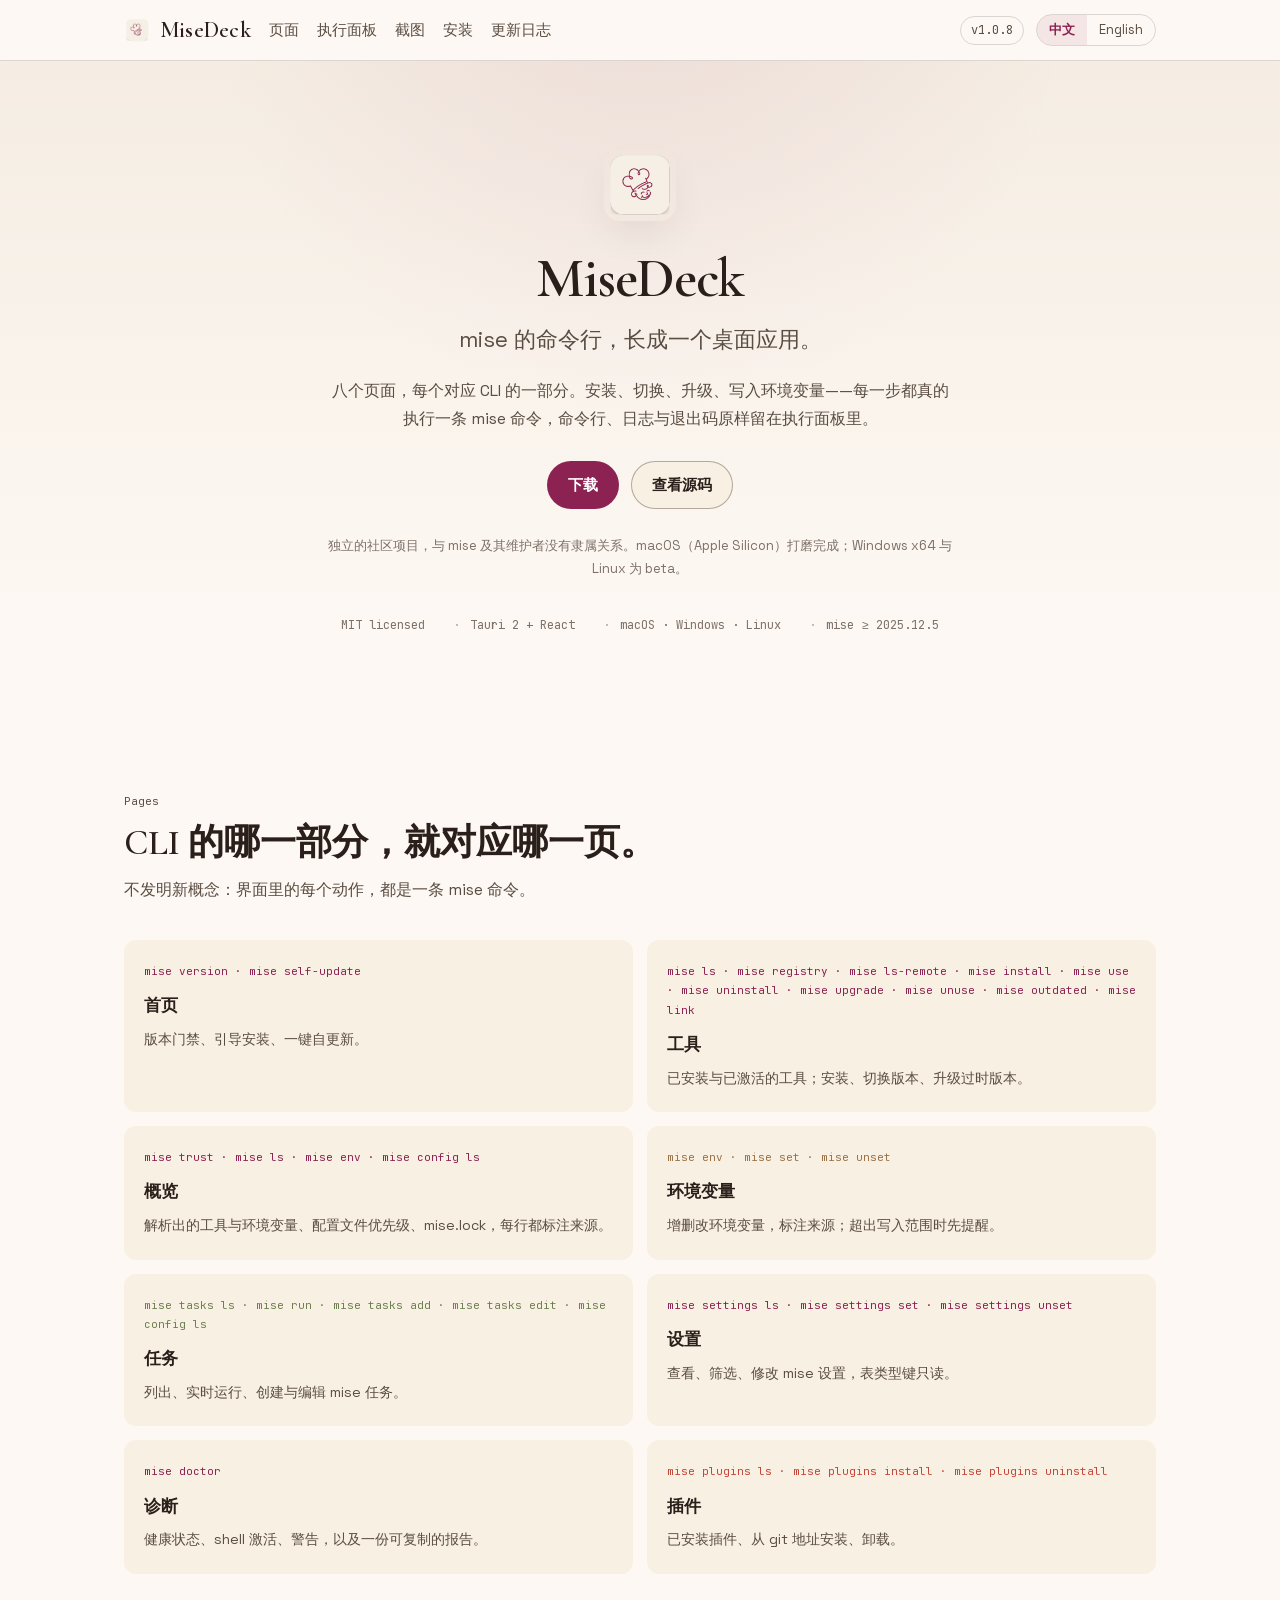
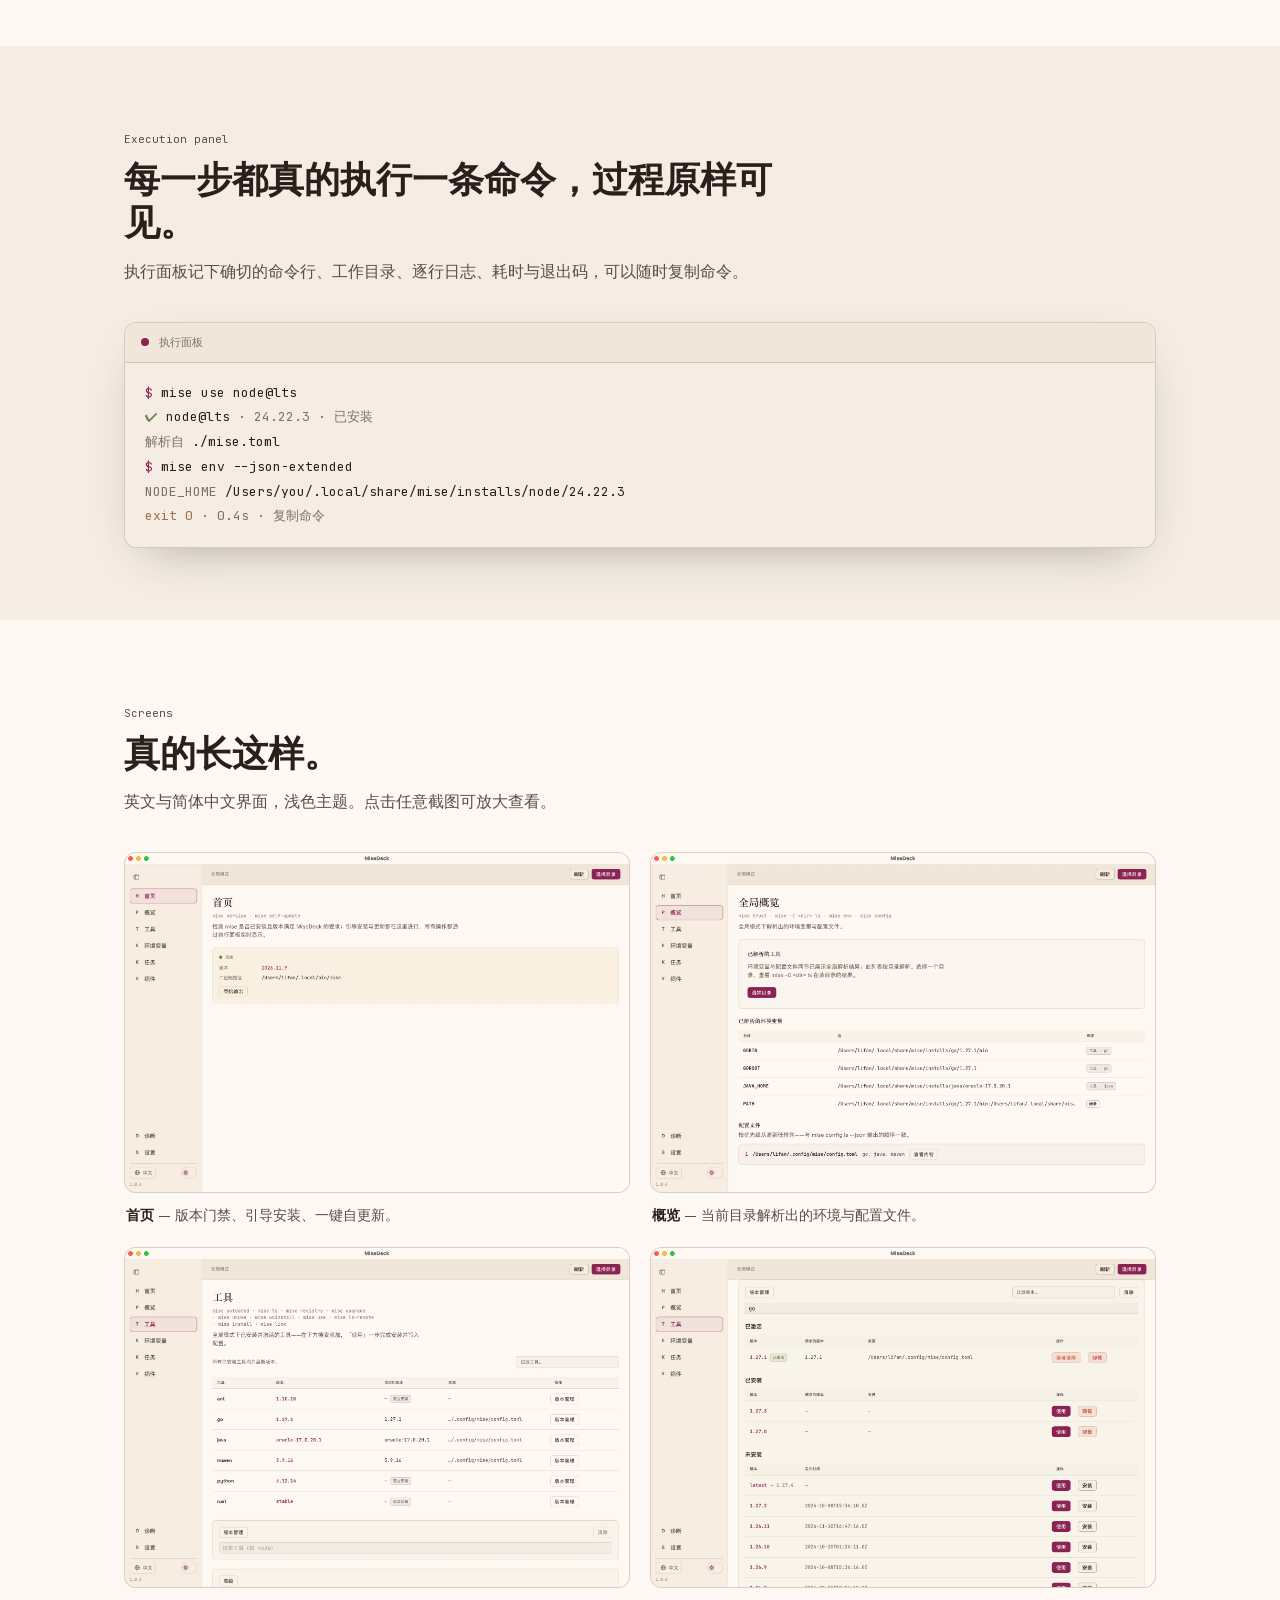
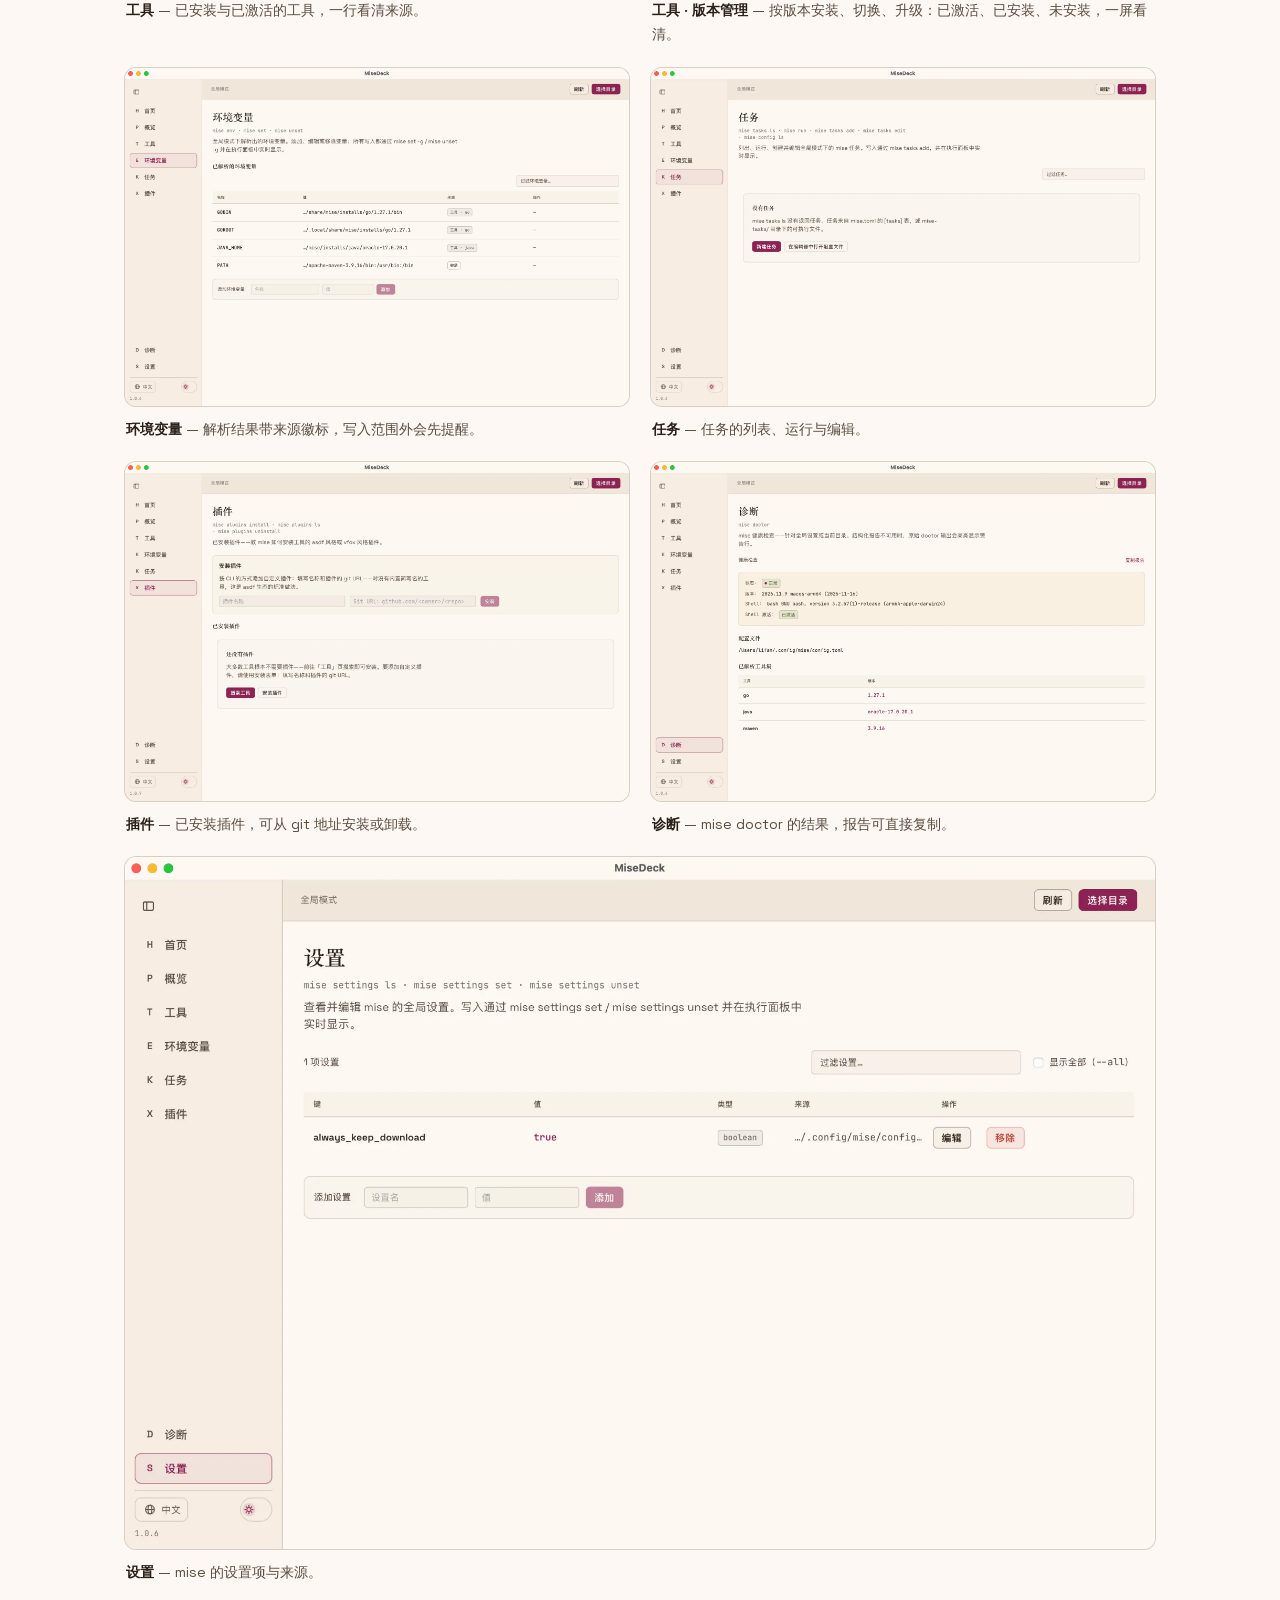
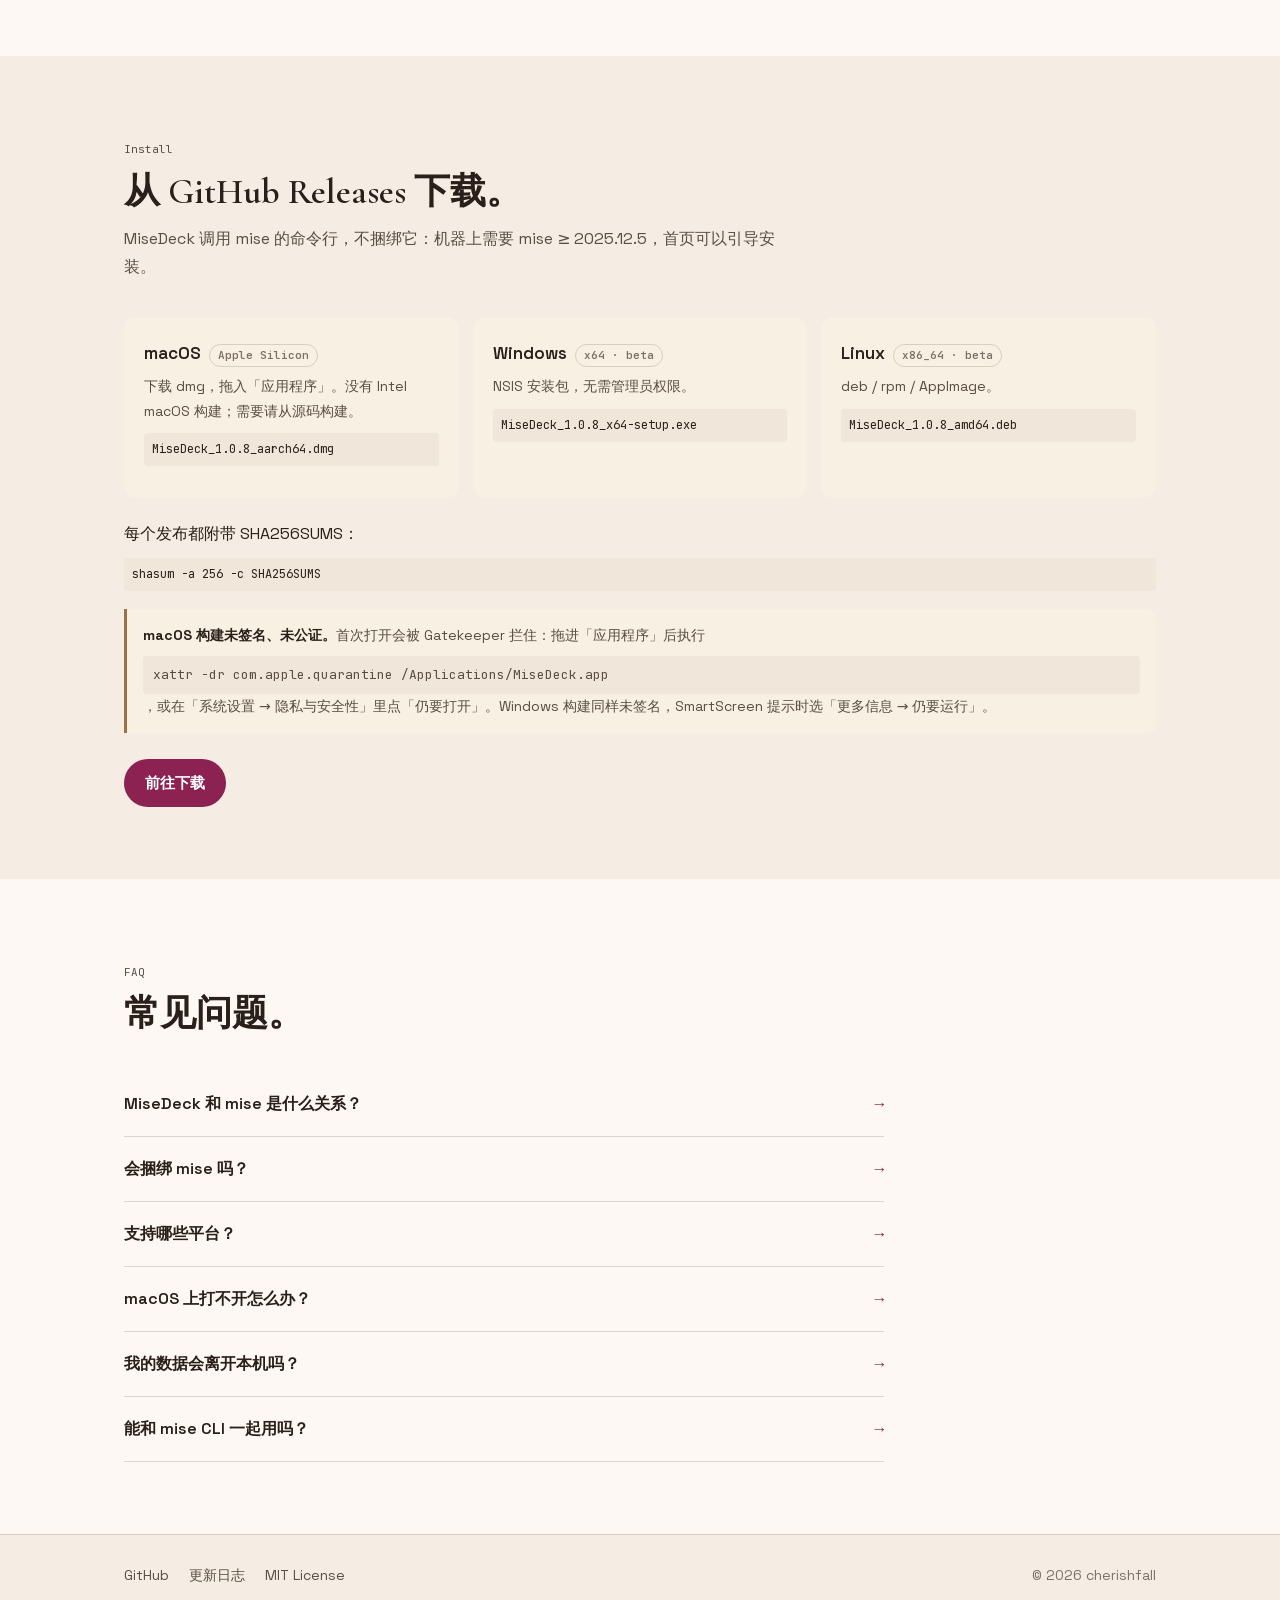
==== mise-deck/index.html @ e567d904 "chore(mise-deck): 站点路径前缀 misedeck/ → mise-deck/ —— 目录更名，canonical/og 与门户链接同步，生成器重跑；旧路径留双语重定向桩" ====
<!doctype html>
<html
  lang="zh-CN"
  data-title-zh="MiseDeck · mise 的桌面图形客户端"
  data-title-en="MiseDeck · A desktop GUI for mise"
  data-desc-zh="MiseDeck 是 mise 的桌面 GUI：每个页面对应 CLI 的一部分，每次写入都真实执行一条 mise 命令，命令行、日志与退出码原样留在执行面板里。独立的社区项目。"
  data-desc-en="MiseDeck is a desktop GUI for mise: each page mirrors a part of the CLI, and every write runs a real mise command, shown verbatim — command, logs, exit code. An independent community project."
>
  <head>
    <meta charset="utf-8" />
    <meta name="viewport" content="width=device-width, initial-scale=1" />
    <title>MiseDeck · mise 的桌面图形客户端</title>
    <meta name="description" content="MiseDeck 是 mise 的桌面 GUI：每个页面对应 CLI 的一部分，每次写入都真实执行一条 mise 命令，命令行、日志与退出码原样留在执行面板里。独立的社区项目。" />
    <meta property="og:type" content="website" />
    <meta property="og:title" content="MiseDeck · mise 的桌面图形客户端" />
    <meta
      property="og:description"
      content="MiseDeck 是 mise 的桌面 GUI：每个页面对应 CLI 的一部分，每次写入都真实执行一条 mise 命令。"
    />
    <meta property="og:image" content="https://cherishfall.github.io/mise-deck/screens/en/tools.webp" />
    <meta property="og:image:width" content="1920" />
    <meta property="og:image:height" content="1289" />
    <link rel="canonical" href="https://cherishfall.github.io/mise-deck/" />
    <link rel="stylesheet" href="site.css" />
    <link rel="icon" type="image/png" sizes="256x256" href="icon.png" />
    <link rel="apple-touch-icon" href="icon.png" />
    <script>
      /* 语言偏好在首次绘制前应用，避免英文用户看到中文闪一下（JS 关闭时保持默认中文）。 */
      (function () {
        "use strict";
        try {
          if (localStorage.getItem("misedeck-lang") === "en") {
            document.documentElement.classList.add("lang-en");
            document.documentElement.lang = "en";
          }
        } catch (e) {}
      })();
    </script>
  </head>
  <body>
    <a class="skip-link" href="#main"><span lang="zh-CN">跳到正文</span><span lang="en">Skip to content</span></a>

    <header class="site-head">
      <div class="container inner">
        <a class="brand" href="./">
          <img src="icon.png" alt="" width="26" height="26" />
          MiseDeck
        </a>
        <nav aria-label="主导航" data-aria-zh="主导航" data-aria-en="Main navigation">
          <ul class="site-nav">
            <li><a href="#features"><span lang="zh-CN">页面</span><span lang="en">Pages</span></a></li>
            <li><a href="#panel"><span lang="zh-CN">执行面板</span><span lang="en">Execution panel</span></a></li>
            <li><a href="#screens"><span lang="zh-CN">截图</span><span lang="en">Screens</span></a></li>
            <li><a href="#install"><span lang="zh-CN">安装</span><span lang="en">Install</span></a></li>
            <li><a href="changelog.html"><span lang="zh-CN">更新日志</span><span lang="en">Changelog</span></a></li>
          </ul>
        </nav>
        <div class="head-right">
          <a class="ver-chip" href="https://github.com/cherishfall/mise-deck/releases/tag/v1.0.8">v1.0.8</a>
          <div class="lang-group" id="lang-group" role="group" aria-label="界面语言">
            <button type="button" id="lang-zh" aria-pressed="true">中文</button>
            <button type="button" id="lang-en" aria-pressed="false">English</button>
          </div>
        </div>
      </div>
    </header>

    <main id="main">
      <!-- ------------------------------------------------------------ hero -->
      <section class="hero">
        <div class="container">
          <img class="app-icon" src="icon.png" alt="" width="72" height="72" />
          <h1>MiseDeck</h1>
          <p class="slogan">
            <span lang="zh-CN">mise 的命令行，长成一个桌面应用。</span>
            <span lang="en">The mise CLI, as a desktop app.</span>
          </p>
          <p class="lede">
            <span lang="zh-CN">八个页面，每个对应 CLI 的一部分。安装、切换、升级、写入环境变量——每一步都真的执行一条 mise 命令，命令行、日志与退出码原样留在执行面板里。</span>
            <span lang="en">Eight pages, each one a part of the CLI. Install, switch, upgrade, write an env var — every step runs a real mise command, and the panel keeps the argv, the logs, and the exit code exactly as they were.</span>
          </p>
          <div class="cta">
            <a class="btn btn-primary" href="https://github.com/cherishfall/mise-deck/releases/latest">
              <span lang="zh-CN">下载</span><span lang="en">Download</span>
            </a>
            <a class="btn btn-secondary" href="https://github.com/cherishfall/mise-deck">
              <span lang="zh-CN">查看源码</span><span lang="en">View the source</span>
            </a>
          </div>
          <p class="trust">
            <span lang="zh-CN">独立的社区项目，与 mise 及其维护者没有隶属关系。macOS（Apple Silicon）打磨完成；Windows x64 与 Linux 为 beta。</span>
            <span lang="en">An independent community project, not affiliated with mise or its maintainer. macOS on Apple Silicon is polished; Windows x64 and Linux are beta.</span>
          </p>
          <div class="facts">
            <span>MIT licensed</span>
            <span>Tauri 2 + React</span>
            <span>macOS · Windows · Linux</span>
            <span>mise &ge; 2025.12.5</span>
          </div>
        </div>
      </section>

      <!-- --------------------------------------------------------- features -->
      <section class="section" id="features">
        <div class="container">
          <div class="section-head">
            <p class="eyebrow">Pages</p>
            <h2>
              <span lang="zh-CN">CLI 的哪一部分，就对应哪一页。</span>
              <span lang="en">Each page is one part of the CLI.</span>
            </h2>
            <p>
              <span lang="zh-CN">不发明新概念：界面里的每个动作，都是一条 mise 命令。</span>
              <span lang="en">No invented concepts: every action in the UI is a mise command.</span>
            </p>
          </div>
          <div class="grid">
            <article class="card">
              <span class="cmd">mise version · mise self-update</span>
              <h3><span lang="zh-CN">首页</span><span lang="en">Home</span></h3>
              <p>
                <span lang="zh-CN">版本门禁、引导安装、一键自更新。</span>
                <span lang="en">Version gate, guided install, one-click self-update.</span>
              </p>
            </article>
            <article class="card" data-accent="tools">
              <span class="cmd">mise ls · mise registry · mise ls-remote · mise install · mise use · mise uninstall · mise upgrade · mise unuse · mise outdated · mise link</span>
              <h3><span lang="zh-CN">工具</span><span lang="en">Tools</span></h3>
              <p>
                <span lang="zh-CN">已安装与已激活的工具；安装、切换版本、升级过时版本。</span>
                <span lang="en">Installed and active tools; install, switch versions, upgrade outdated ones.</span>
              </p>
            </article>
            <article class="card">
              <span class="cmd">mise trust · mise ls · mise env · mise config ls</span>
              <h3><span lang="zh-CN">概览</span><span lang="en">Overview</span></h3>
              <p>
                <span lang="zh-CN">解析出的工具与环境变量、配置文件优先级、mise.lock，每行都标注来源。</span>
                <span lang="en">Resolved tools and env vars, config files in precedence order, mise.lock — every row labeled with its source.</span>
              </p>
            </article>
            <article class="card" data-accent="env">
              <span class="cmd">mise env · mise set · mise unset</span>
              <h3><span lang="zh-CN">环境变量</span><span lang="en">Env</span></h3>
              <p>
                <span lang="zh-CN">增删改环境变量，标注来源；超出写入范围时先提醒。</span>
                <span lang="en">Add, edit, and unset variables with source badges; warns when a var sits outside the write scope.</span>
              </p>
            </article>
            <article class="card" data-accent="tasks">
              <span class="cmd">mise tasks ls · mise run · mise tasks add · mise tasks edit · mise config ls</span>
              <h3><span lang="zh-CN">任务</span><span lang="en">Tasks</span></h3>
              <p>
                <span lang="zh-CN">列出、实时运行、创建与编辑 mise 任务。</span>
                <span lang="en">List, run with live output, create, and edit mise tasks.</span>
              </p>
            </article>
            <article class="card">
              <span class="cmd">mise settings ls · mise settings set · mise settings unset</span>
              <h3><span lang="zh-CN">设置</span><span lang="en">Settings</span></h3>
              <p>
                <span lang="zh-CN">查看、筛选、修改 mise 设置，表类型键只读。</span>
                <span lang="en">View, filter, and edit mise settings; table-typed keys are read-only.</span>
              </p>
            </article>
            <article class="card">
              <span class="cmd">mise doctor</span>
              <h3><span lang="zh-CN">诊断</span><span lang="en">Doctor</span></h3>
              <p>
                <span lang="zh-CN">健康状态、shell 激活、警告，以及一份可复制的报告。</span>
                <span lang="en">Health, shell activation, warnings, and a report you can copy into a bug.</span>
              </p>
            </article>
            <article class="card" data-accent="plugins">
              <span class="cmd">mise plugins ls · mise plugins install · mise plugins uninstall</span>
              <h3><span lang="zh-CN">插件</span><span lang="en">Plugins</span></h3>
              <p>
                <span lang="zh-CN">已安装插件、从 git 地址安装、卸载。</span>
                <span lang="en">Installed plugins, install from a git URL, uninstall.</span>
              </p>
            </article>
          </div>
        </div>
      </section>

      <!-- ----------------------------------------------------- exec panel -->
      <section class="section band" id="panel">
        <div class="container">
          <div class="section-head">
            <p class="eyebrow">Execution panel</p>
            <h2>
              <span lang="zh-CN">每一步都真的执行一条命令，过程原样可见。</span>
              <span lang="en">Every action really runs a command, and you watch it happen.</span>
            </h2>
            <p>
              <span lang="zh-CN">执行面板记下确切的命令行、工作目录、逐行日志、耗时与退出码，可以随时复制命令。</span>
              <span lang="en">The panel keeps the exact argv, the working directory, the streamed logs, the duration, and the exit code — copy the command whenever you need it.</span>
            </p>
          </div>
          <div class="terminal">
            <div class="terminal-bar">
              <span lang="zh-CN">执行面板</span><span lang="en">Execution panel</span>
            </div>
            <div class="terminal-lines">
              <div><span class="prompt">$</span> <span class="cmd">mise use node@lts</span></div>
              <div><span class="ok">✔</span> <span class="cmd">node@lts</span> <span class="dim"><span lang="zh-CN">· 24.22.3 · 已安装</span><span lang="en">· 24.22.3 · installed</span></span></div>
              <div><span class="dim"><span lang="zh-CN">解析自</span><span lang="en">Resolved from</span></span> <span class="cmd">./mise.toml</span></div>
              <div><span class="prompt">$</span> <span class="cmd">mise env --json-extended</span></div>
              <div><span class="dim">NODE_HOME</span> <span class="cmd">/Users/you/.local/share/mise/installs/node/24.22.3</span></div>
              <div><span class="warn">exit 0</span> <span class="dim"><span lang="zh-CN">· 0.4s · 复制命令</span><span lang="en">· 0.4s · copy command</span></span></div>
            </div>
          </div>
        </div>
      </section>

      <!-- --------------------------------------------------------- screens -->
      <section class="section" id="screens">
        <div class="container">
          <div class="section-head">
            <p class="eyebrow">Screens</p>
            <h2>
              <span lang="zh-CN">真的长这样。</span>
              <span lang="en">This is what it actually looks like.</span>
            </h2>
            <p>
              <span lang="zh-CN">英文与简体中文界面，浅色主题。点击任意截图可放大查看。</span>
              <span lang="en">English and Simplified Chinese, light theme. Click a screenshot to view it full size.</span>
            </p>
          </div>
          <div class="shot-grid">
            <figure class="shot">
              <button class="shot-frame" type="button" data-shot>
                <img
                  src="screens/zh/home.webp"
                  data-src-en="screens/en/home.webp"
                  data-src-zh="screens/zh/home.webp"
                  data-alt-en="The Home page: the mise version gate, a guided install when mise is missing, and the update check."
                  data-alt-zh="首页：mise 的版本门禁，mise 缺失时的引导安装，以及更新检查。"
                  alt="The Home page: the mise version gate, a guided install when mise is missing, and the update check."
                  width="1920"
                  height="1289"
                                    decoding="async"
                />
              </button>
              <figcaption>
                <span class="name"><span lang="zh-CN">首页</span><span lang="en">Home</span></span>
                <span lang="zh-CN">— 版本门禁、引导安装、一键自更新。</span>
                <span lang="en">— the version gate, a guided install, one-click self-update.</span>
              </figcaption>
            </figure>
            <figure class="shot">
              <button class="shot-frame" type="button" data-shot>
                <img
                  src="screens/zh/overview.webp"
                  data-src-en="screens/en/overview.webp"
                  data-src-zh="screens/zh/overview.webp"
                  data-alt-en="The Overview page: resolved tools and env vars, config files in precedence order, and the lockfile."
                  data-alt-zh="概览页：解析出的工具与环境变量、按优先级排列的配置文件，以及锁文件。"
                  alt="The Overview page: resolved tools and env vars, config files in precedence order, and the lockfile."
                  width="1920"
                  height="1289"
                   loading="lazy"
                  decoding="async"
                />
              </button>
              <figcaption>
                <span class="name"><span lang="zh-CN">概览</span><span lang="en">Overview</span></span>
                <span lang="zh-CN">— 当前目录解析出的环境与配置文件。</span>
                <span lang="en">— what the current directory resolves to.</span>
              </figcaption>
            </figure>
            <figure class="shot">
              <button class="shot-frame" type="button" data-shot>
                <img
                  src="screens/zh/tools.webp"
                  data-src-en="screens/en/tools.webp"
                  data-src-zh="screens/zh/tools.webp"
                  data-alt-en="The Tools page: installed tools with versions, requested versions, sources, and a Manage versions action."
                  data-alt-zh="工具页：已安装的工具、版本、请求的版本与来源，以及「版本管理」入口。"
                  alt="The Tools page: installed tools with versions, requested versions, sources, and a Manage versions action."
                  width="1920"
                  height="1289"
                   loading="lazy"
                  decoding="async"
                />
              </button>
              <figcaption>
                <span class="name"><span lang="zh-CN">工具</span><span lang="en">Tools</span></span>
                <span lang="zh-CN">— 已安装与已激活的工具，一行看清来源。</span>
                <span lang="en">— installed and active tools, each row with its source.</span>
              </figcaption>
            </figure>
            <figure class="shot">
              <button class="shot-frame" type="button" data-shot>
                <img
                  src="screens/zh/tools-versions.webp"
                  data-src-en="screens/en/tools-versions.webp"
                  data-src-zh="screens/zh/tools-versions.webp"
                  data-alt-en="The Tools page's version-management view for one tool: its active, installed, and not-installed versions, each row with its actions."
                  data-alt-zh="工具页的版本管理视图：一个工具的已激活、已安装与未安装版本，每行带操作。"
                  alt="The Tools page's version-management view for one tool: its active, installed, and not-installed versions, each row with its actions."
                  width="1920"
                  height="1289"
                   loading="lazy"
                  decoding="async"
                />
              </button>
              <figcaption>
                <span class="name"><span lang="zh-CN">工具 · 版本管理</span><span lang="en">Tools · Manage versions</span></span>
                <span lang="zh-CN">— 按版本安装、切换、升级：已激活、已安装、未安装，一屏看清。</span>
                <span lang="en">— install, switch, and upgrade per version: active, installed, and not installed in one view.</span>
              </figcaption>
            </figure>
            <figure class="shot">
              <button class="shot-frame" type="button" data-shot>
                <img
                  src="screens/zh/env.webp"
                  data-src-en="screens/en/env.webp"
                  data-src-zh="screens/zh/env.webp"
                  data-alt-en="The Env page: resolved environment variables with value, source badge, and actions."
                  data-alt-zh="环境变量页：解析出的环境变量、取值、来源徽标与操作。"
                  alt="The Env page: resolved environment variables with value, source badge, and actions."
                  width="1920"
                  height="1289"
                   loading="lazy"
                  decoding="async"
                />
              </button>
              <figcaption>
                <span class="name"><span lang="zh-CN">环境变量</span><span lang="en">Env</span></span>
                <span lang="zh-CN">— 解析结果带来源徽标，写入范围外会先提醒。</span>
                <span lang="en">— resolved values with source badges; out-of-scope writes warn first.</span>
              </figcaption>
            </figure>
            <figure class="shot">
              <button class="shot-frame" type="button" data-shot>
                <img
                  src="screens/zh/tasks.webp"
                  data-src-en="screens/en/tasks.webp"
                  data-src-zh="screens/zh/tasks.webp"
                  data-alt-en="The Tasks page: the task list with Run, Edit, and Open in editor actions."
                  data-alt-zh="任务页：任务列表，以及运行、编辑、在编辑器中打开三个操作。"
                  alt="The Tasks page: the task list with Run, Edit, and Open in editor actions."
                  width="1920"
                  height="1289"
                   loading="lazy"
                  decoding="async"
                />
              </button>
              <figcaption>
                <span class="name"><span lang="zh-CN">任务</span><span lang="en">Tasks</span></span>
                <span lang="zh-CN">— 任务的列表、运行与编辑。</span>
                <span lang="en">— list, run, and edit tasks.</span>
              </figcaption>
            </figure>
            <figure class="shot">
              <button class="shot-frame" type="button" data-shot>
                <img
                  src="screens/zh/plugins.webp"
                  data-src-en="screens/en/plugins.webp"
                  data-src-zh="screens/zh/plugins.webp"
                  data-alt-en="The Plugins page: installed plugins, with install from a git URL and uninstall actions."
                  data-alt-zh="插件页：已安装插件，以及从 git 地址安装与卸载的操作。"
                  alt="The Plugins page: installed plugins, with install from a git URL and uninstall actions."
                  width="1920"
                  height="1289"
                   loading="lazy"
                  decoding="async"
                />
              </button>
              <figcaption>
                <span class="name"><span lang="zh-CN">插件</span><span lang="en">Plugins</span></span>
                <span lang="zh-CN">— 已安装插件，可从 git 地址安装或卸载。</span>
                <span lang="en">— installed plugins; install from a git URL, uninstall.</span>
              </figcaption>
            </figure>
            <figure class="shot">
              <button class="shot-frame" type="button" data-shot>
                <img
                  src="screens/zh/doctor.webp"
                  data-src-en="screens/en/doctor.webp"
                  data-src-zh="screens/zh/doctor.webp"
                  data-alt-en="The Doctor page: health status, shell activation, and warnings from mise doctor."
                  data-alt-zh="诊断页：健康状态、shell 激活状态，以及 mise doctor 给出的警告。"
                  alt="The Doctor page: health status, shell activation, and warnings from mise doctor."
                  width="1920"
                  height="1289"
                   loading="lazy"
                  decoding="async"
                />
              </button>
              <figcaption>
                <span class="name"><span lang="zh-CN">诊断</span><span lang="en">Doctor</span></span>
                <span lang="zh-CN">— mise doctor 的结果，报告可直接复制。</span>
                <span lang="en">— mise doctor's report, copyable as is.</span>
              </figcaption>
            </figure>
            <figure class="shot">
              <button class="shot-frame" type="button" data-shot>
                <img
                  src="screens/zh/settings.webp"
                  data-src-en="screens/en/settings.webp"
                  data-src-zh="screens/zh/settings.webp"
                  data-alt-en="The Settings page: mise settings with type badges, source, and edit actions."
                  data-alt-zh="设置页：mise 设置、类型徽标、来源与编辑操作。"
                  alt="The Settings page: mise settings with type badges, source, and edit actions."
                  width="1920"
                  height="1289"
                   loading="lazy"
                  decoding="async"
                />
              </button>
              <figcaption>
                <span class="name"><span lang="zh-CN">设置</span><span lang="en">Settings</span></span>
                <span lang="zh-CN">— mise 的设置项与来源。</span>
                <span lang="en">— mise's settings and where they come from.</span>
              </figcaption>
            </figure>
          </div>

          <dialog id="shot-lightbox" closedby="any" aria-labelledby="lightbox-title">
            <p class="visually-hidden" id="lightbox-title">
              <span lang="zh-CN">MiseDeck 截图，放大查看</span>
              <span lang="en">MiseDeck screenshot, full size</span>
            </p>
            <img id="lightbox-img" alt="" />
            <div id="lightbox-cap"></div>
            <form method="dialog">
              <button type="submit" autofocus>
                <span lang="zh-CN">关闭</span><span lang="en">Close</span>
              </button>
            </form>
          </dialog>
        </div>
      </section>

      <!-- --------------------------------------------------------- install -->
      <section class="section band" id="install">
        <div class="container">
          <div class="section-head">
            <p class="eyebrow">Install</p>
            <h2>
              <span lang="zh-CN">从 GitHub Releases 下载。</span>
              <span lang="en">Download from GitHub Releases.</span>
            </h2>
            <p>
              <span lang="zh-CN">MiseDeck 调用 mise 的命令行，不捆绑它：机器上需要 mise ≥ 2025.12.5，首页可以引导安装。</span>
              <span lang="en">MiseDeck calls the mise CLI rather than bundling it: mise ≥ 2025.12.5 must be on the machine — the Home page can guide the install.</span>
            </p>
          </div>
          <div class="install-grid">
            <article class="card">
              <h3>
                <span lang="zh-CN">macOS</span><span lang="en">macOS</span>
                <span class="tag"><span lang="zh-CN">Apple Silicon</span><span lang="en">Apple Silicon</span></span>
              </h3>
              <p><span lang="zh-CN">下载 dmg，拖入「应用程序」。没有 Intel macOS 构建；需要请从源码构建。</span><span lang="en">Download the dmg, drag it into Applications. No Intel macOS build — build from source if you need one.</span></p>
              <code class="file-name">MiseDeck_1.0.8_aarch64.dmg</code>
            </article>
            <article class="card">
              <h3>
                <span lang="zh-CN">Windows</span><span lang="en">Windows</span>
                <span class="tag">x64 · beta</span>
              </h3>
              <p><span lang="zh-CN">NSIS 安装包，无需管理员权限。</span><span lang="en">NSIS installer, no administrator rights needed.</span></p>
              <code class="file-name">MiseDeck_1.0.8_x64-setup.exe</code>
            </article>
            <article class="card">
              <h3>
                <span lang="zh-CN">Linux</span><span lang="en">Linux</span>
                <span class="tag">x86_64 · beta</span>
              </h3>
              <p><span lang="zh-CN">deb / rpm / AppImage。</span><span lang="en">deb / rpm / AppImage.</span></p>
              <code class="file-name">MiseDeck_1.0.8_amd64.deb</code>
            </article>
          </div>
          <p style="margin-top: 22px">
            <span lang="zh-CN">每个发布都附带 SHA256SUMS：</span>
            <span lang="en">Every release ships a SHA256SUMS manifest:</span>
            <code class="file-name">shasum -a 256 -c SHA256SUMS</code>
          </p>
          <div class="note" style="margin-top: 18px">
            <p style="margin: 0">
              <span lang="zh-CN"><strong>macOS 构建未签名、未公证。</strong>首次打开会被 Gatekeeper 拦住：拖进「应用程序」后执行 <code>xattr -dr com.apple.quarantine /Applications/MiseDeck.app</code>，或在「系统设置 → 隐私与安全性」里点「仍要打开」。Windows 构建同样未签名，SmartScreen 提示时选「更多信息 → 仍要运行」。</span>
              <span lang="en"><strong>The macOS build is unsigned and not notarized.</strong> Gatekeeper blocks the first launch: after dragging the app into Applications run <code>xattr -dr com.apple.quarantine /Applications/MiseDeck.app</code>, or use System Settings → Privacy &amp; Security → Open Anyway. The Windows build is unsigned too — when SmartScreen appears, choose More info → Run anyway.</span>
            </p>
          </div>
          <div class="cta" style="justify-content: flex-start; margin-top: 26px">
            <a class="btn btn-primary" href="https://github.com/cherishfall/mise-deck/releases/latest">
              <span lang="zh-CN">前往下载</span><span lang="en">Go to the releases</span>
            </a>
          </div>
        </div>
      </section>

      <!-- ------------------------------------------------------------- faq -->
      <section class="section" id="faq">
        <div class="container">
          <div class="section-head">
            <p class="eyebrow">FAQ</p>
            <h2>
              <span lang="zh-CN">常见问题。</span>
              <span lang="en">Questions.</span>
            </h2>
          </div>
          <div class="faq">
            <details>
              <summary>
                <span lang="zh-CN">MiseDeck 和 mise 是什么关系？</span>
                <span lang="en">How is MiseDeck related to mise?</span>
              </summary>
              <p>
                <span lang="zh-CN">MiseDeck 是独立的社区项目，与 mise 及其维护者没有隶属关系。它只是给 mise 的命令行套了一层图形界面：界面里的每个动作，底层都是一条真实的 mise 命令。</span>
                <span lang="en">MiseDeck is an independent community project, not affiliated with mise or its maintainer. It is a graphical layer over the mise CLI: every action in the UI is a real mise command underneath.</span>
              </p>
            </details>
            <details>
              <summary>
                <span lang="zh-CN">会捆绑 mise 吗？</span>
                <span lang="en">Does it bundle mise?</span>
              </summary>
              <p>
                <span lang="zh-CN">不会。MiseDeck 调用你机器上的 mise，需要 mise ≥ 2025.12.5。如果没装，首页会给出引导安装。</span>
                <span lang="en">No. MiseDeck calls the mise on your machine and needs mise ≥ 2025.12.5. If it is missing, the Home page offers a guided install.</span>
              </p>
            </details>
            <details>
              <summary>
                <span lang="zh-CN">支持哪些平台？</span>
                <span lang="en">Which platforms are supported?</span>
              </summary>
              <p>
                <span lang="zh-CN">macOS（Apple Silicon）打磨完成；Windows x64 能跑，已在真实机器上走通，安装包也已实测安装；Linux 提供 deb / rpm / AppImage，但尚未在真实桌面环境验证。</span>
                <span lang="en">macOS on Apple Silicon is polished. Windows x64 runs and has been exercised end-to-end on real hardware, including the installer. Linux ships deb / rpm / AppImage but is not yet verified on a real desktop.</span>
              </p>
            </details>
            <details>
              <summary>
                <span lang="zh-CN">macOS 上打不开怎么办？</span>
                <span lang="en">macOS says the app is damaged — now what?</span>
              </summary>
              <p>
                <span lang="zh-CN">那是 Gatekeeper 的隔离标记，不是文件损坏。执行 <code>xattr -dr com.apple.quarantine /Applications/MiseDeck.app</code> 即可；也可以在「系统设置 → 隐私与安全性」里点「仍要打开」。</span>
                <span lang="en">That is Gatekeeper's quarantine flag, not a corrupted download. Run <code>xattr -dr com.apple.quarantine /Applications/MiseDeck.app</code>, or use System Settings → Privacy &amp; Security → Open Anyway.</span>
              </p>
            </details>
            <details>
              <summary>
                <span lang="zh-CN">我的数据会离开本机吗？</span>
                <span lang="en">Does any of my data leave the machine?</span>
              </summary>
              <p>
                <span lang="zh-CN">不会。MiseDeck 没有账号、没有遥测，所有读取与写入都发生在本机，通过 mise 命令完成。对外请求只有两个，都是版本检查：手动触发的「检查 MiseDeck 更新」，以及启动十秒后的静默检查（最多一天一次）。两者读的是同一份 release feed——MiseDeck 不会下载或安装任何构建，发现新版本时只会指向它的发布页。</span>
                <span lang="en">No. MiseDeck has no account and no telemetry; every read and write happens locally, through mise. Two outbound requests exist, and both are version checks: the manual Check for MiseDeck updates, and a silent check ten seconds after launch (at most once a day). Both read the same releases feed — MiseDeck never downloads or installs a build; a newer version only ever points at its Release page.</span>
              </p>
            </details>
            <details>
              <summary>
                <span lang="zh-CN">能和 mise CLI 一起用吗？</span>
                <span lang="en">Can I keep using the mise CLI alongside it?</span>
              </summary>
              <p>
                <span lang="zh-CN">可以，两者操作的是同一份配置。你在终端里 mise use 过的版本，MiseDeck 里立刻能看到；反过来也一样。</span>
                <span lang="en">Yes — both act on the same configuration files. A version you use in the terminal shows up in MiseDeck immediately, and the other way round works too.</span>
              </p>
            </details>
          </div>
        </div>
      </section>
    </main>

    <footer class="site-foot">
      <div class="container inner">
        <a href="https://github.com/cherishfall/mise-deck">GitHub</a>
        <a href="changelog.html"><span lang="zh-CN">更新日志</span><span lang="en">Changelog</span></a>
        <a href="https://github.com/cherishfall/mise-deck/blob/master/LICENSE">MIT License</a>
        <span class="spacer">© 2026 cherishfall</span>
      </div>
    </footer>

    <script>
      (function () {
        "use strict";
        var KEY = "misedeck-lang";
        var root = document.documentElement;
        var btnZh = document.getElementById("lang-zh");
        var btnEn = document.getElementById("lang-en");
        var group = document.getElementById("lang-group");
        var shots = document.querySelectorAll("img[data-src-zh]");

        function stored() {
          try {
            return localStorage.getItem(KEY);
          } catch (e) {
            return null;
          }
        }

        function apply(lang, persist) {
          var en = lang === "en";
          root.classList.toggle("lang-en", en);
          root.lang = en ? "en" : "zh-CN";
          btnZh.setAttribute("aria-pressed", en ? "false" : "true");
          btnEn.setAttribute("aria-pressed", en ? "true" : "false");
          document.title = en ? root.dataset.titleEn : root.dataset.titleZh;
          var desc = document.querySelector('meta[name="description"]');
          if (desc) desc.setAttribute("content", en ? root.dataset.descEn : root.dataset.descZh);
          var ogTitle = document.querySelector('meta[property="og:title"]');
          if (ogTitle) ogTitle.setAttribute("content", en ? root.dataset.titleEn : root.dataset.titleZh);
          var ogDesc = document.querySelector('meta[property="og:description"]');
          if (ogDesc) ogDesc.setAttribute("content", en ? root.dataset.descEn : root.dataset.descZh);
          if (group) group.setAttribute("aria-label", en ? "Language" : "界面语言");
          var nav = document.querySelector("nav[data-aria-zh]");
          if (nav) nav.setAttribute("aria-label", en ? nav.dataset.ariaEn : nav.dataset.ariaZh);
          for (var i = 0; i < shots.length; i++) {
            var src = shots[i].getAttribute(en ? "data-src-en" : "data-src-zh");
            var alt = shots[i].getAttribute(en ? "data-alt-en" : "data-alt-zh");
            if (src && shots[i].getAttribute("src") !== src) shots[i].setAttribute("src", src);
            if (alt) shots[i].setAttribute("alt", alt);
          }
          if (persist) {
            try {
              localStorage.setItem(KEY, lang);
            } catch (e) {}
          }
        }

        btnZh.addEventListener("click", function () {
          apply("zh", true);
        });
        btnEn.addEventListener("click", function () {
          apply("en", true);
        });

        // A stored preference wins; without storage the page keeps the
        // language the head script already applied (the default is Chinese).
        var saved = stored();
        apply(saved === "en" ? "en" : saved === "zh" ? "zh" : root.lang === "en" ? "en" : "zh", false);

        // The screenshot lightbox: one native dialog reused by every frame.
        // The dialog carries the image and caption at open time, so the
        // language switch never needs to know about it.
        var lightbox = document.getElementById("shot-lightbox");
        var lightboxImg = document.getElementById("lightbox-img");
        var lightboxCap = document.getElementById("lightbox-cap");
        var frames = document.querySelectorAll("button[data-shot]");
        for (var i = 0; i < frames.length; i++) {
          frames[i].addEventListener("click", function () {
            var img = this.querySelector("img");
            lightboxImg.src = img.currentSrc || img.src;
            lightboxImg.alt = img.alt;
            var cap = this.closest("figure").querySelector("figcaption");
            if (cap) lightboxCap.innerHTML = cap.innerHTML;
            lightbox.showModal();
          });
        }
        // Light dismiss where `closedby` is unsupported (Safari): close only
        // when the press starts and ends outside the dialog's content box.
        if (!("closedBy" in HTMLDialogElement.prototype)) {
          var outside = function (e) {
            var r = lightbox.getBoundingClientRect();
            return (
              e.clientX < r.left || e.clientX > r.right ||
              e.clientY < r.top || e.clientY > r.bottom
            );
          };
          var pressedOutside = false;
          lightbox.addEventListener("pointerdown", function (e) {
            pressedOutside = outside(e);
          });
          lightbox.addEventListener("pointerup", function (e) {
            if (pressedOutside && outside(e)) lightbox.close();
          });
        }
      })();
    </script>
  </body>
</html>
---- mise-deck/site.css ----
/* MiseDeck site styles.
 *
 * One shared stylesheet for the landing page and the changelog. The
 * PageMask site copies its token block into every page; two pages do not
 * justify a copy-paste palette that can drift — the tokens below are the
 * app's own (docs/design/visual-language.md), which are in turn derived
 * from mise.jdx.dev's warm parchment / charcoal family.
 */

/* Self-hosted faces — the same files the app ships (OFL 1.1). */
@font-face {
  font-family: "Cormorant Garamond";
  font-style: normal;
  font-weight: 300 700;
  font-display: swap;
  src: url("fonts/cormorant-garamond-latin.woff2") format("woff2");
  unicode-range: U+0000-00FF, U+0131, U+0152-0153, U+02BB-02BC, U+02C6, U+02DA,
    U+02DC, U+0304, U+0308, U+0329, U+2000-206F, U+20AC, U+2122, U+2191, U+2193,
    U+2212, U+2215, U+FEFF, U+FFFD;
}
@font-face {
  font-family: "Cormorant Garamond";
  font-style: normal;
  font-weight: 300 700;
  font-display: swap;
  src: url("fonts/cormorant-garamond-latin-ext.woff2") format("woff2");
  unicode-range: U+0100-02BA, U+02BD-02C5, U+02C7-02CC, U+02CE-02D7, U+02DD-02FF,
    U+0304, U+0308, U+0329, U+1D00-1DBF, U+1E00-1E9F, U+1EF2-1EFF, U+2020,
    U+20A0-20AB, U+20AD-20C0, U+2113, U+2C60-2C7F, U+A720-A7FF;
}
@font-face {
  font-family: "Space Grotesk";
  font-style: normal;
  font-weight: 300 700;
  font-display: swap;
  src: url("fonts/space-grotesk-latin.woff2") format("woff2");
  unicode-range: U+0000-00FF, U+0131, U+0152-0153, U+02BB-02BC, U+02C6, U+02DA,
    U+02DC, U+0304, U+0308, U+0329, U+2000-206F, U+20AC, U+2122, U+2191, U+2193,
    U+2212, U+2215, U+FEFF, U+FFFD;
}
@font-face {
  font-family: "Space Grotesk";
  font-style: normal;
  font-weight: 300 700;
  font-display: swap;
  src: url("fonts/space-grotesk-latin-ext.woff2") format("woff2");
  unicode-range: U+0100-02BA, U+02BD-02C5, U+02C7-02CC, U+02CE-02D7, U+02DD-02FF,
    U+0304, U+0308, U+0329, U+1D00-1DBF, U+1E00-1E9F, U+1EF2-1EFF, U+2020,
    U+20A0-20AB, U+20AD-20C0, U+2113, U+2C60-2C7F, U+A720-A7FF;
}
@font-face {
  font-family: "JetBrains Mono";
  font-style: normal;
  font-weight: 300 700;
  font-display: swap;
  src: url("fonts/jetbrains-mono-latin.woff2") format("woff2");
  unicode-range: U+0000-00FF, U+0131, U+0152-0153, U+02BB-02BC, U+02C6, U+02DA,
    U+02DC, U+0304, U+0308, U+0329, U+2000-206F, U+20AC, U+2122, U+2191, U+2193,
    U+2212, U+2215, U+FEFF, U+FFFD;
}
@font-face {
  font-family: "JetBrains Mono";
  font-style: normal;
  font-weight: 300 700;
  font-display: swap;
  src: url("fonts/jetbrains-mono-latin-ext.woff2") format("woff2");
  unicode-range: U+0100-02BA, U+02BD-02C5, U+02C7-02CC, U+02CE-02D7, U+02DD-02FF,
    U+0304, U+0308, U+0329, U+1D00-1DBF, U+1E00-1E9F, U+1EF2-1EFF, U+2020,
    U+20A0-20AB, U+20AD-20C0, U+2113, U+2C60-2C7F, U+A720-A7FF;
}

/* ---------------------------------------------------------------- tokens */
:root {
  color-scheme: light dark;

  /* The app's own palette (docs/design/visual-language.md). */
  --bg: #fdf8f3;
  --surface: #f8f0e2;
  --chrome: #f5ede3;
  --chrome-2: #f0e6da;
  --text: #2a1f1a;
  --dim: #5a4d42;
  --quiet: #7d7068;
  --accent: #8b2252;
  --accent-strong: #721a43;
  --accent-soft: #8b225214;
  --ok: #6b7f4e;
  --warn: #9a7245;
  --danger: #c44536;
  --line: rgba(42, 31, 26, 0.16);
  --line-strong: rgba(42, 31, 26, 0.34);
  --shadow: 0 18px 48px -24px rgba(42, 31, 26, 0.42);

  --font-display: "Cormorant Garamond", "Songti SC", "SimSun", Georgia, serif;
  --font-ui: "Space Grotesk", "PingFang SC", "Microsoft YaHei", system-ui,
    -apple-system, sans-serif;
  --font-mono: "JetBrains Mono", "SF Mono", Menlo, Consolas, monospace;

  --radius: 8px;
  --radius-card: 12px;
  --measure: 1080px;
  --motion: 150ms;
  --ease: cubic-bezier(0.2, 0, 0.38, 0.9);
}

@media (prefers-color-scheme: dark) {
  :root {
    --bg: #141010;
    --surface: #221c1a;
    --chrome: #1c1614;
    --chrome-2: #1f1816;
    --text: #ede6df;
    --dim: #c9bfb5;
    --quiet: #9e9288;
    --accent: #c75b7a;
    --accent-strong: #d98bac;
    --accent-soft: #c75b7a1f;
    --ok: #8fa86e;
    --warn: #c5975b;
    --danger: #c44536;
    --line: rgba(237, 230, 223, 0.16);
    --line-strong: rgba(237, 230, 223, 0.34);
    --shadow: 0 18px 48px -24px rgba(0, 0, 0, 0.7);
  }
}

/* ------------------------------------------------------------- baseline */
*,
*::before,
*::after {
  box-sizing: border-box;
}

html {
  -webkit-text-size-adjust: 100%;
}

body {
  margin: 0;
  background: var(--bg);
  color: var(--text);
  font-family: var(--font-ui);
  font-size: 16px;
  line-height: 1.65;
  -webkit-font-smoothing: antialiased;
}

html[lang="zh-CN"] body {
  line-height: 1.75;
}

a {
  color: var(--accent);
  text-decoration: none;
}

a:hover {
  color: var(--accent-strong);
}

:focus-visible {
  outline: 2px solid var(--accent);
  outline-offset: 2px;
  border-radius: 3px;
}

code,
.mono {
  font-family: var(--font-mono);
  font-size: 0.92em;
  background: var(--chrome-2);
  border-radius: 4px;
  padding: 1px 5px;
}

.eyebrow {
  font-family: var(--font-mono);
  font-size: 11px;
  letter-spacing: 0.18em;
  text-transform: uppercase;
  color: var(--quiet);
}

html[lang="zh-CN"] .eyebrow {
  letter-spacing: normal;
  text-transform: none;
}

.visually-hidden {
  position: absolute;
  width: 1px;
  height: 1px;
  margin: -1px;
  padding: 0;
  overflow: hidden;
  clip: rect(0 0 0 0);
  white-space: nowrap;
  border: 0;
}

.skip-link {
  position: absolute;
  left: -9999px;
  top: 0;
  background: var(--surface);
  color: var(--text);
  padding: 10px 16px;
  border-radius: var(--radius);
  z-index: 10;
}

.skip-link:focus {
  left: 12px;
  top: 12px;
}

/* ------------------------------------------------------- bilingual switch */
html:not(.lang-en) body [lang="en"] {
  display: none;
}

html.lang-en body [lang="zh-CN"] {
  display: none;
}

/* A release body that carries only one language: the missing half is
   rendered with the other language's text and one of these classes, so
   it shows in the language that lacks it and stays hidden in the one
   that already has it (the generator's `rel-fallback-*`). */
html:not(.lang-en) body .rel-fallback-en {
  display: none;
}

html.lang-en body .rel-fallback-zh {
  display: none;
}

/* The fallback half carries the `lang` of its own text, so a screen
   reader reads it in the language it is written in — the language
   rules above would then hide it. The class decides which language
   mode shows it; these two rules have the last word. */
html.lang-en body .rel-fallback-en {
  display: block;
}

html:not(.lang-en) body .rel-fallback-zh {
  display: block;
}

/* ---------------------------------------------------------------- layout */
.container {
  max-width: var(--measure);
  margin-inline: auto;
  padding-inline: 24px;
}

.section {
  padding-block: 72px;
}

.section.band {
  background: var(--chrome);
}

.section-head {
  max-width: 680px;
  margin-bottom: 36px;
}

.section-head h2 {
  font-family: var(--font-display);
  font-weight: 600;
  font-size: clamp(28px, 3.4vw, 36px);
  line-height: 1.2;
  margin: 10px 0 0;
}

.section-head p {
  color: var(--dim);
  margin: 12px 0 0;
}

/* ---------------------------------------------------------------- header */
.site-head {
  position: sticky;
  top: 0;
  z-index: 5;
  background: color-mix(in srgb, var(--bg) 88%, transparent);
  backdrop-filter: saturate(1.2) blur(8px);
  border-bottom: 1px solid var(--line);
}

.site-head .inner {
  display: flex;
  align-items: center;
  gap: 18px;
  min-height: 60px;
  flex-wrap: wrap;
}

.brand {
  display: inline-flex;
  align-items: center;
  gap: 10px;
  color: var(--text);
  font-family: var(--font-display);
  font-size: 22px;
  font-weight: 600;
  letter-spacing: 0.01em;
}

.brand img {
  width: 26px;
  height: 26px;
  border-radius: 6px;
}

.site-nav {
  display: flex;
  gap: 4px 18px;
  list-style: none;
  margin: 0;
  padding: 0;
  font-size: 15px;
}

.site-nav a {
  color: var(--dim);
  padding: 4px 0;
  border-bottom: 1px solid transparent;
}

.site-nav a:hover {
  color: var(--text);
  border-bottom-color: var(--accent);
}

.head-right {
  margin-inline-start: auto;
  display: flex;
  align-items: center;
  gap: 12px;
}

.ver-chip {
  font-family: var(--font-mono);
  font-size: 12px;
  color: var(--dim);
  border: 1px solid var(--line);
  border-radius: 999px;
  padding: 3px 10px;
}

.ver-chip:hover {
  color: var(--accent);
  border-color: var(--accent);
}

.lang-group {
  display: inline-flex;
  border: 1px solid var(--line);
  border-radius: 999px;
  overflow: hidden;
}

.lang-group button {
  font: inherit;
  font-size: 13px;
  padding: 4px 12px;
  border: 0;
  background: transparent;
  color: var(--dim);
  cursor: pointer;
  transition: background var(--motion) var(--ease), color var(--motion) var(--ease);
}

.lang-group button[aria-pressed="true"] {
  background: var(--accent-soft);
  color: var(--accent);
  font-weight: 600;
}

/* ------------------------------------------------------------------ hero */
.hero {
  padding-block: 88px 72px;
  background:
    radial-gradient(
      620px circle at 50% -12%,
      var(--accent-soft),
      transparent 70%
    ),
    linear-gradient(180deg, var(--chrome) 0%, var(--bg) 88%);
  text-align: center;
}

.hero img.app-icon {
  width: 72px;
  height: 72px;
  border-radius: 16px;
  box-shadow: var(--shadow);
}

.hero h1 {
  font-family: var(--font-display);
  font-weight: 600;
  font-size: clamp(38px, 6vw, 56px);
  line-height: 1.08;
  letter-spacing: -0.02em;
  margin: 18px 0 0;
}

.hero .slogan {
  font-size: clamp(18px, 2.4vw, 22px);
  color: var(--dim);
  margin: 12px 0 0;
}

.hero .lede {
  max-width: 620px;
  margin: 18px auto 0;
  color: var(--dim);
}

.hero .cta {
  display: flex;
  gap: 12px;
  justify-content: center;
  flex-wrap: wrap;
  margin-top: 28px;
}

.hero .trust {
  margin: 26px auto 0;
  max-width: 640px;
  font-size: 13px;
  color: var(--quiet);
}

.facts {
  display: flex;
  gap: 10px 28px;
  flex-wrap: wrap;
  justify-content: center;
  margin-top: 34px;
  font-family: var(--font-mono);
  font-size: 12px;
  color: var(--quiet);
}

.facts span::before {
  content: "·";
  margin-inline-end: 10px;
  color: var(--line-strong);
}

.facts span:first-child::before {
  content: none;
}

/* --------------------------------------------------------------- buttons */
.btn {
  display: inline-flex;
  align-items: center;
  justify-content: center;
  gap: 8px;
  min-height: 44px;
  padding: 10px 20px;
  border-radius: 999px;
  border: 1px solid transparent;
  font: inherit;
  font-size: 15px;
  font-weight: 600;
  cursor: pointer;
  transition: background var(--motion) var(--ease), color var(--motion) var(--ease),
    border-color var(--motion) var(--ease);
}

.btn-primary {
  background: var(--accent);
  color: #fff;
}

.btn-primary:hover {
  background: var(--accent-strong);
  color: #fff;
}

.btn-secondary {
  background: var(--surface);
  border-color: var(--line-strong);
  color: var(--text);
}

.btn-secondary:hover {
  border-color: var(--accent);
  color: var(--accent);
}

/* ------------------------------------------------------------- terminal */
.terminal {
  border: 1px solid var(--line);
  border-radius: var(--radius-card);
  overflow: hidden;
  background: var(--chrome);
  box-shadow: var(--shadow);
}

.terminal-bar {
  padding: 10px 16px;
  background: var(--chrome-2);
  border-bottom: 1px solid var(--line);
  font-family: var(--font-mono);
  font-size: 11px;
  letter-spacing: 0.14em;
  text-transform: uppercase;
  color: var(--quiet);
  display: flex;
  align-items: center;
  gap: 10px;
}

html[lang="zh-CN"] .terminal-bar {
  letter-spacing: normal;
  text-transform: none;
}

.terminal-bar::before {
  content: "";
  width: 8px;
  height: 8px;
  border-radius: 50%;
  background: var(--accent);
}

.terminal-lines {
  padding: 18px 20px;
  font-family: var(--font-mono);
  font-size: 13px;
  line-height: 1.9;
  overflow-x: auto;
}

.terminal-lines .prompt {
  color: var(--accent);
}

.terminal-lines .cmd {
  color: var(--text);
}

.terminal-lines .ok {
  color: var(--ok);
}

.terminal-lines .warn {
  color: var(--warn);
}

.terminal-lines .dim {
  color: var(--quiet);
}

/* --------------------------------------------------------------- feature */
.grid {
  display: grid;
  grid-template-columns: repeat(2, 1fr);
  gap: 14px;
}

.card {
  background: var(--surface);
  border-radius: var(--radius-card);
  padding: 22px 20px;
}

.card .cmd {
  display: block;
  font-family: var(--font-mono);
  font-size: 11px;
  color: var(--accent);
  margin-bottom: 10px;
  overflow-wrap: anywhere;
}

.card h3 {
  font-size: 17px;
  font-weight: 600;
  margin: 0 0 6px;
}

.card p {
  color: var(--dim);
  font-size: 14px;
  margin: 0;
}

.card .more {
  display: inline-block;
  margin-top: 10px;
  font-size: 14px;
}

.card[data-accent="env"] .cmd {
  color: var(--warn);
}

.card[data-accent="tasks"] .cmd {
  color: var(--ok);
}

.card[data-accent="plugins"] .cmd {
  color: var(--danger);
}

/* ------------------------------------------------------------ screenshot */
.shot-grid {
  display: grid;
  grid-template-columns: repeat(2, 1fr);
  gap: 20px;
}

.shot {
  margin: 0;
}

.shot-frame {
  border: 1px solid var(--line);
  border-radius: var(--radius-card);
  overflow: hidden;
  background: var(--surface);
  /* The screenshots are light; pinning the scheme keeps a dark page from
     showing a black gutter around a light frame. */
  color-scheme: light;
}

.shot-frame img {
  display: block;
  width: 100%;
  height: auto;
}

.shot figcaption {
  font-size: 14px;
  color: var(--dim);
  padding: 10px 2px 0;
}

.shot figcaption .name {
  color: var(--text);
  font-weight: 600;
}

/* The shot frame is a button (it opens the lightbox): keep the frame's
   look and reset the button chrome around it. */
button.shot-frame {
  appearance: none;
  display: block;
  width: 100%;
  padding: 0;
  font: inherit;
  color: inherit;
  text-align: inherit;
  cursor: zoom-in;
}

/* Nine shots in a two-column grid: the trailing odd one spans both
   columns so the grid never ends on a hole. */
.shot-grid .shot:last-child:nth-child(odd) {
  grid-column: 1 / -1;
}

/* The lightbox: one native dialog reused by every frame. The 1920 px webp
   is the same file the grid shows, so "full size" costs nothing extra. */
#shot-lightbox {
  border: 0;
  padding: 0;
  background: transparent;
  max-width: min(96vw, 1600px);
  max-height: 96vh;
}

#shot-lightbox:modal {
  overscroll-behavior: contain;
}

#shot-lightbox::backdrop {
  overflow: hidden;
  overscroll-behavior: contain;
  background: rgba(20, 16, 16, 0.66);
}

#shot-lightbox img {
  display: block;
  width: auto;
  height: auto;
  max-width: 100%;
  max-height: calc(96vh - 64px);
  border: 1px solid var(--line);
  border-radius: var(--radius-card) var(--radius-card) 0 0;
}

/* Opaque caption strip (#321): --dim directly on the dark backdrop
   computes to 1.29:1 in light theme — the strip gives both the caption
   and its .name their token background back. */
#shot-lightbox #lightbox-cap {
  background: var(--bg);
  border: 1px solid var(--line);
  border-top: 0;
  border-radius: 0 0 var(--radius-card) var(--radius-card);
  padding: 10px 14px 12px;
  font-size: 14px;
  color: var(--dim);
}

#shot-lightbox #lightbox-cap .name {
  color: var(--text);
  font-weight: 600;
}

#shot-lightbox form {
  position: absolute;
  top: 10px;
  right: 10px;
}

#shot-lightbox form button {
  appearance: none;
  min-height: 36px;
  padding: 6px 14px;
  border-radius: 999px;
  border: 1px solid var(--line-strong);
  background: var(--bg);
  color: var(--text);
  font: inherit;
  font-size: 13px;
  cursor: pointer;
}

/* --------------------------------------------------------------- install */
.install-grid {
  display: grid;
  grid-template-columns: repeat(3, 1fr);
  gap: 14px;
}

.install-grid .card h3 {
  display: flex;
  align-items: baseline;
  gap: 8px;
}

.install-grid .card .tag {
  font-family: var(--font-mono);
  font-size: 11px;
  color: var(--quiet);
  border: 1px solid var(--line);
  border-radius: 999px;
  padding: 1px 8px;
}

.install-grid .card p {
  font-size: 14px;
}

.file-name {
  display: block;
  font-family: var(--font-mono);
  font-size: 12px;
  background: var(--chrome-2);
  border-radius: 4px;
  padding: 6px 8px;
  margin: 10px 0;
  overflow-wrap: anywhere;
}

.note {
  border-inline-start: 3px solid var(--warn);
  background: var(--surface);
  border-radius: 0 var(--radius) var(--radius) 0;
  padding: 14px 16px;
  color: var(--dim);
  font-size: 14px;
}

.note strong {
  color: var(--text);
}

.note code {
  display: block;
  background: var(--chrome-2);
  border-radius: 4px;
  padding: 8px 10px;
  margin: 8px 0 0;
  overflow-x: auto;
}

/* ------------------------------------------------------------------- faq */
.faq {
  max-width: 760px;
}

.faq details {
  border-bottom: 1px solid var(--line);
  padding: 4px 0;
}

.faq summary {
  cursor: pointer;
  padding: 14px 0;
  font-size: 16px;
  font-weight: 600;
  list-style: none;
  display: flex;
  justify-content: space-between;
  gap: 16px;
  align-items: center;
}

.faq summary::-webkit-details-marker {
  display: none;
}

.faq summary::after {
  content: "→";
  color: var(--accent);
  font-family: var(--font-mono);
}

.faq details[open] summary::after {
  content: "←";
}

.faq p {
  color: var(--dim);
  margin: 0 0 16px;
}

/* ---------------------------------------------------------------- footer */
.site-foot {
  border-top: 1px solid var(--line);
  background: var(--chrome);
  padding-block: 28px;
  color: var(--quiet);
  font-size: 14px;
}

.site-foot .inner {
  display: flex;
  gap: 8px 20px;
  flex-wrap: wrap;
  align-items: center;
}

.site-foot .spacer {
  margin-inline-start: auto;
}

.site-foot a {
  color: var(--dim);
}

.site-foot a:hover {
  color: var(--accent);
}

/* ------------------------------------------------------------ changelog */
.rel {
  margin-top: 40px;
  padding-top: 26px;
  border-top: 1px solid var(--line);
}

.rel:first-of-type {
  margin-top: 0;
  padding-top: 0;
  border-top: 0;
}

.rel-h {
  display: flex;
  align-items: baseline;
  gap: 12px;
  font-family: var(--font-display);
  font-size: 26px;
  font-weight: 600;
  margin: 0 0 4px;
}

.rel-ver {
  color: var(--accent);
}

/* The pre-release badge: the same pill as the install cards' `.tag`,
   with the accent border that marks it as a state rather than a word. */
.rel-tag {
  align-self: center;
  font-family: var(--font-mono);
  font-size: 11px;
  line-height: 1.6;
  color: var(--accent);
  border: 1px solid var(--accent);
  border-radius: 999px;
  padding: 0 8px;
  white-space: nowrap;
}

.rel-date {
  font-family: var(--font-mono);
  font-size: 12px;
  color: var(--quiet);
}

.rel h3 {
  font-size: 15px;
  font-weight: 600;
  margin: 18px 0 6px;
}

.rel ul {
  margin: 0;
  padding-inline-start: 20px;
  color: var(--dim);
  font-size: 15px;
}

.rel li {
  margin-bottom: 4px;
}

.rel li code {
  font-size: 0.88em;
}

/* A fenced code block from a release note: the code is literal text, so
   it keeps its own lines and scrolls sideways instead of wrapping. */
.rel pre {
  background: var(--chrome-2);
  border: 1px solid var(--line);
  border-radius: var(--radius-card);
  padding: 12px 14px;
  margin: 12px 0;
  overflow-x: auto;
  font-size: 13px;
  line-height: 1.7;
}

.rel pre code {
  background: none;
  border-radius: 0;
  padding: 0;
  font-size: 1em;
  white-space: pre;
}

.rel-note {
  font-size: 13px;
  color: var(--quiet);
  margin: 10px 0 0;
}

/* A line of a historical release that names an install channel that no
   longer exists (the Homebrew tap of v1.0.0-beta.2). */
.rel-dead {
  color: var(--quiet);
  font-size: 14px;
  border-inline-start: 2px solid var(--warn);
  padding-inline-start: 10px;
  margin: 10px 0;
}

.page-head {
  background: var(--chrome);
  border: 1px solid var(--line);
  border-radius: var(--radius-card);
  padding: 26px 24px;
  margin-bottom: 8px;
}

.page-head h1 {
  font-family: var(--font-display);
  font-size: clamp(30px, 4vw, 40px);
  font-weight: 600;
  margin: 10px 0 0;
}

.page-meta {
  color: var(--quiet);
  font-size: 14px;
  margin: 8px 0 0;
}

.back-link {
  font-size: 14px;
  color: var(--dim);
}

.back-link:hover {
  color: var(--accent);
}

/* ------------------------------------------------------------ responsive */
@media (max-width: 900px) {
  .grid,
  .install-grid {
    grid-template-columns: repeat(2, 1fr);
  }
}

@media (max-width: 680px) {
  .section {
    padding-block: 52px;
  }

  .grid,
  .install-grid,
  .shot-grid {
    grid-template-columns: 1fr;
  }

  .hero {
    padding-block: 60px 52px;
  }

  .head-right {
    margin-inline-start: 0;
  }
}

@media (prefers-reduced-motion: reduce) {
  * {
    animation-duration: 0.01ms !important;
    transition-duration: 0.01ms !important;
    scroll-behavior: auto !important;
  }
}
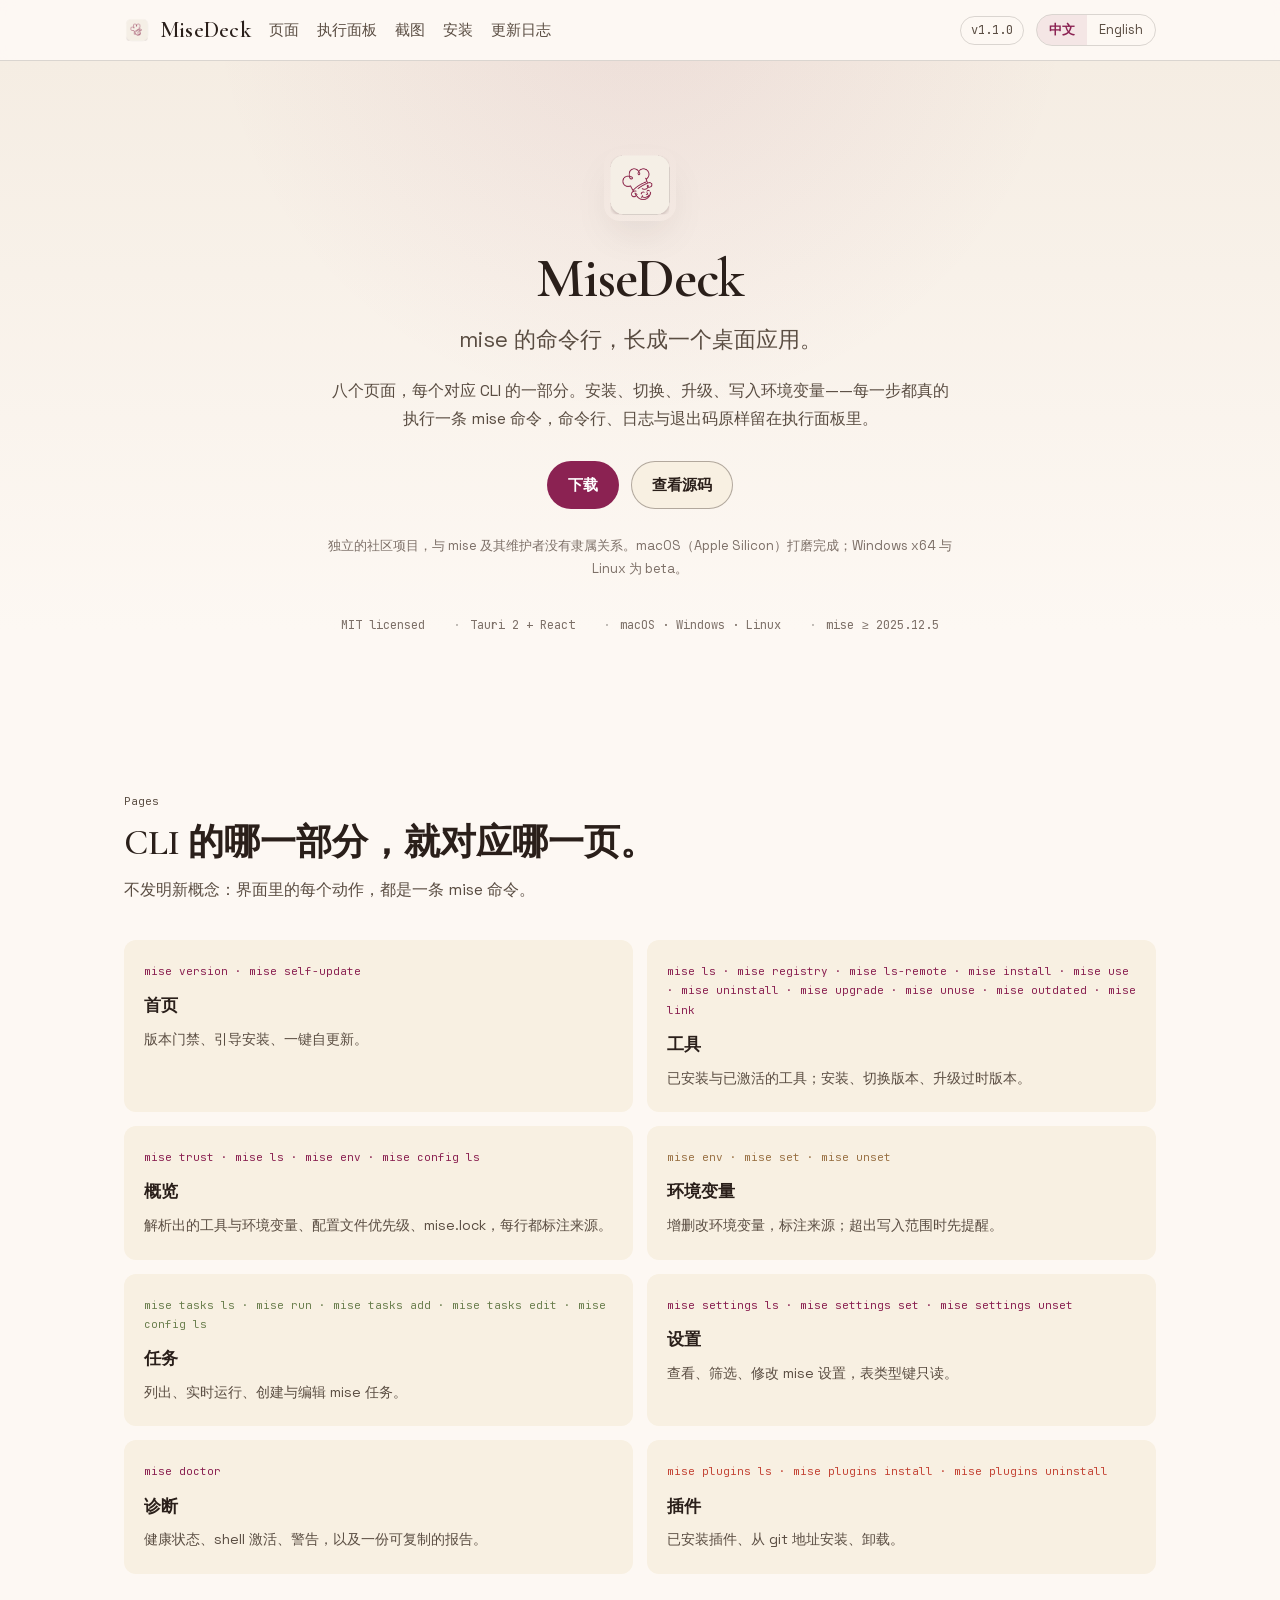
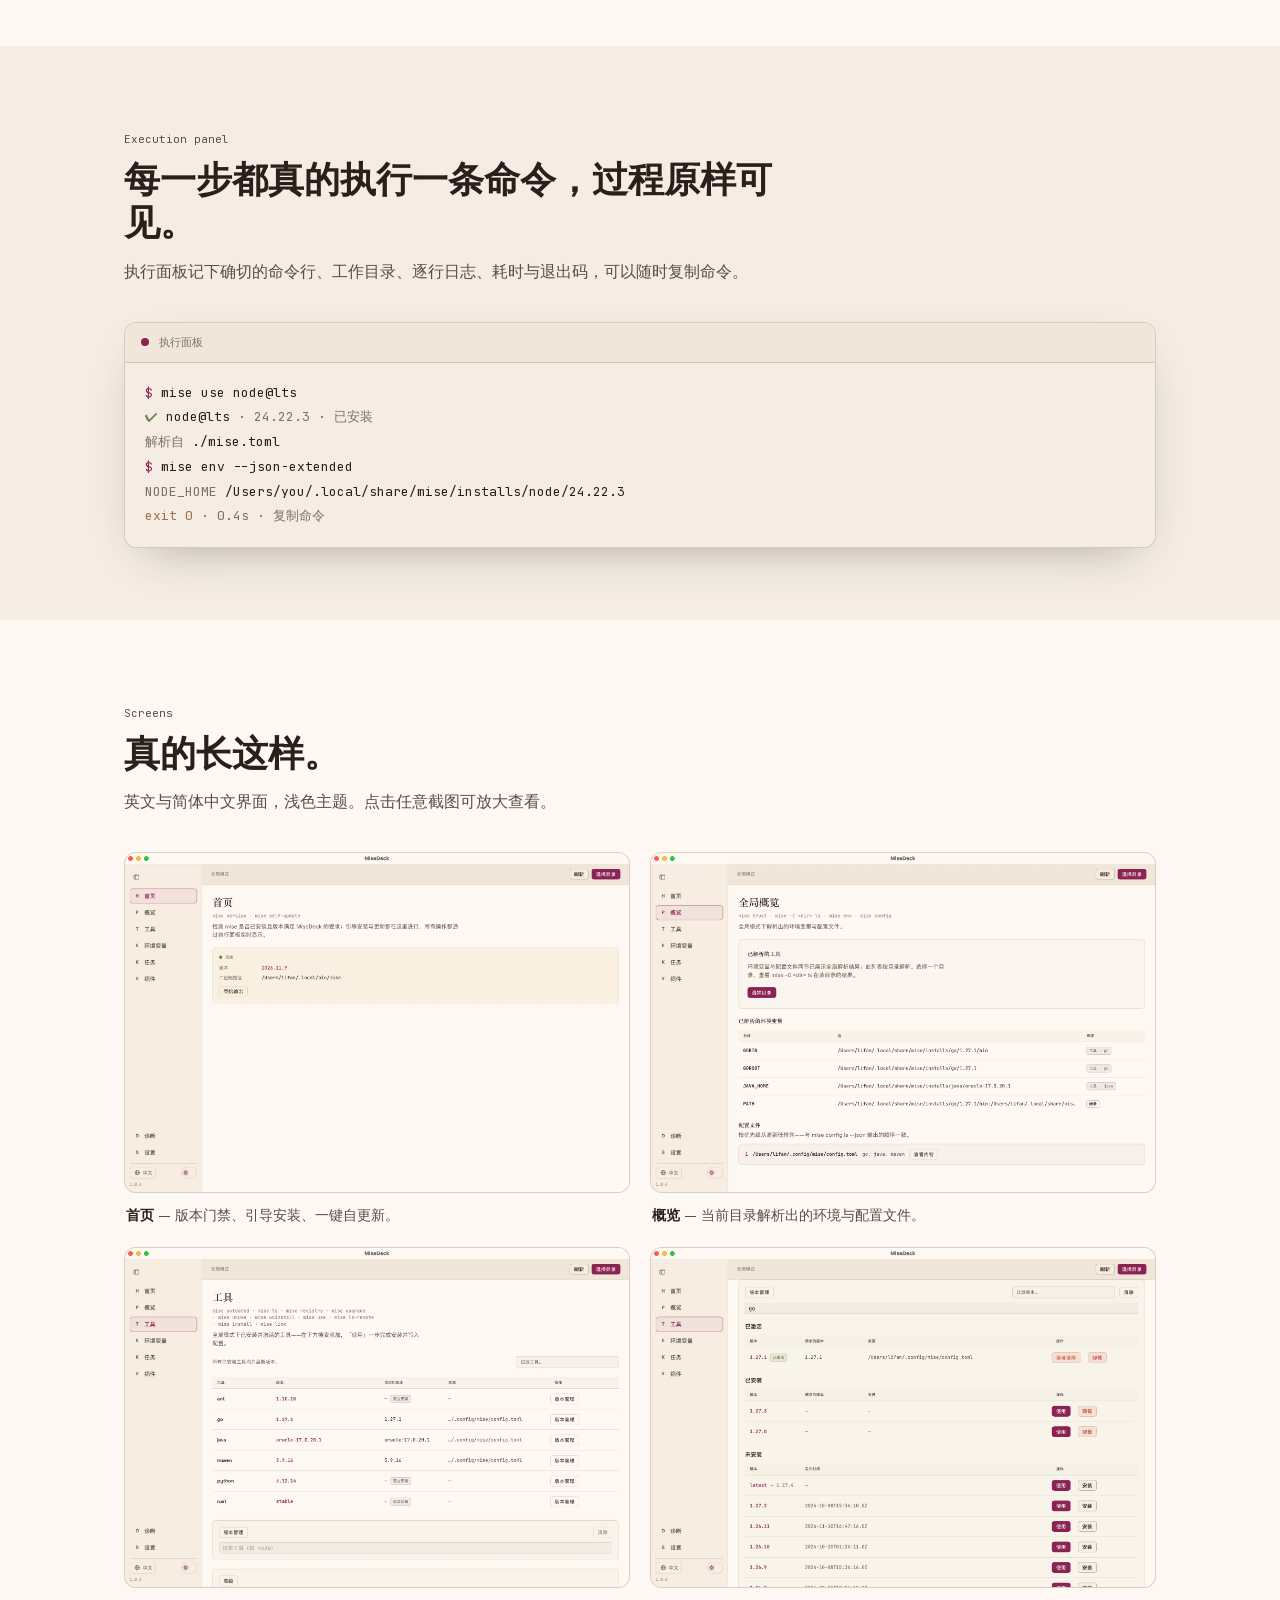
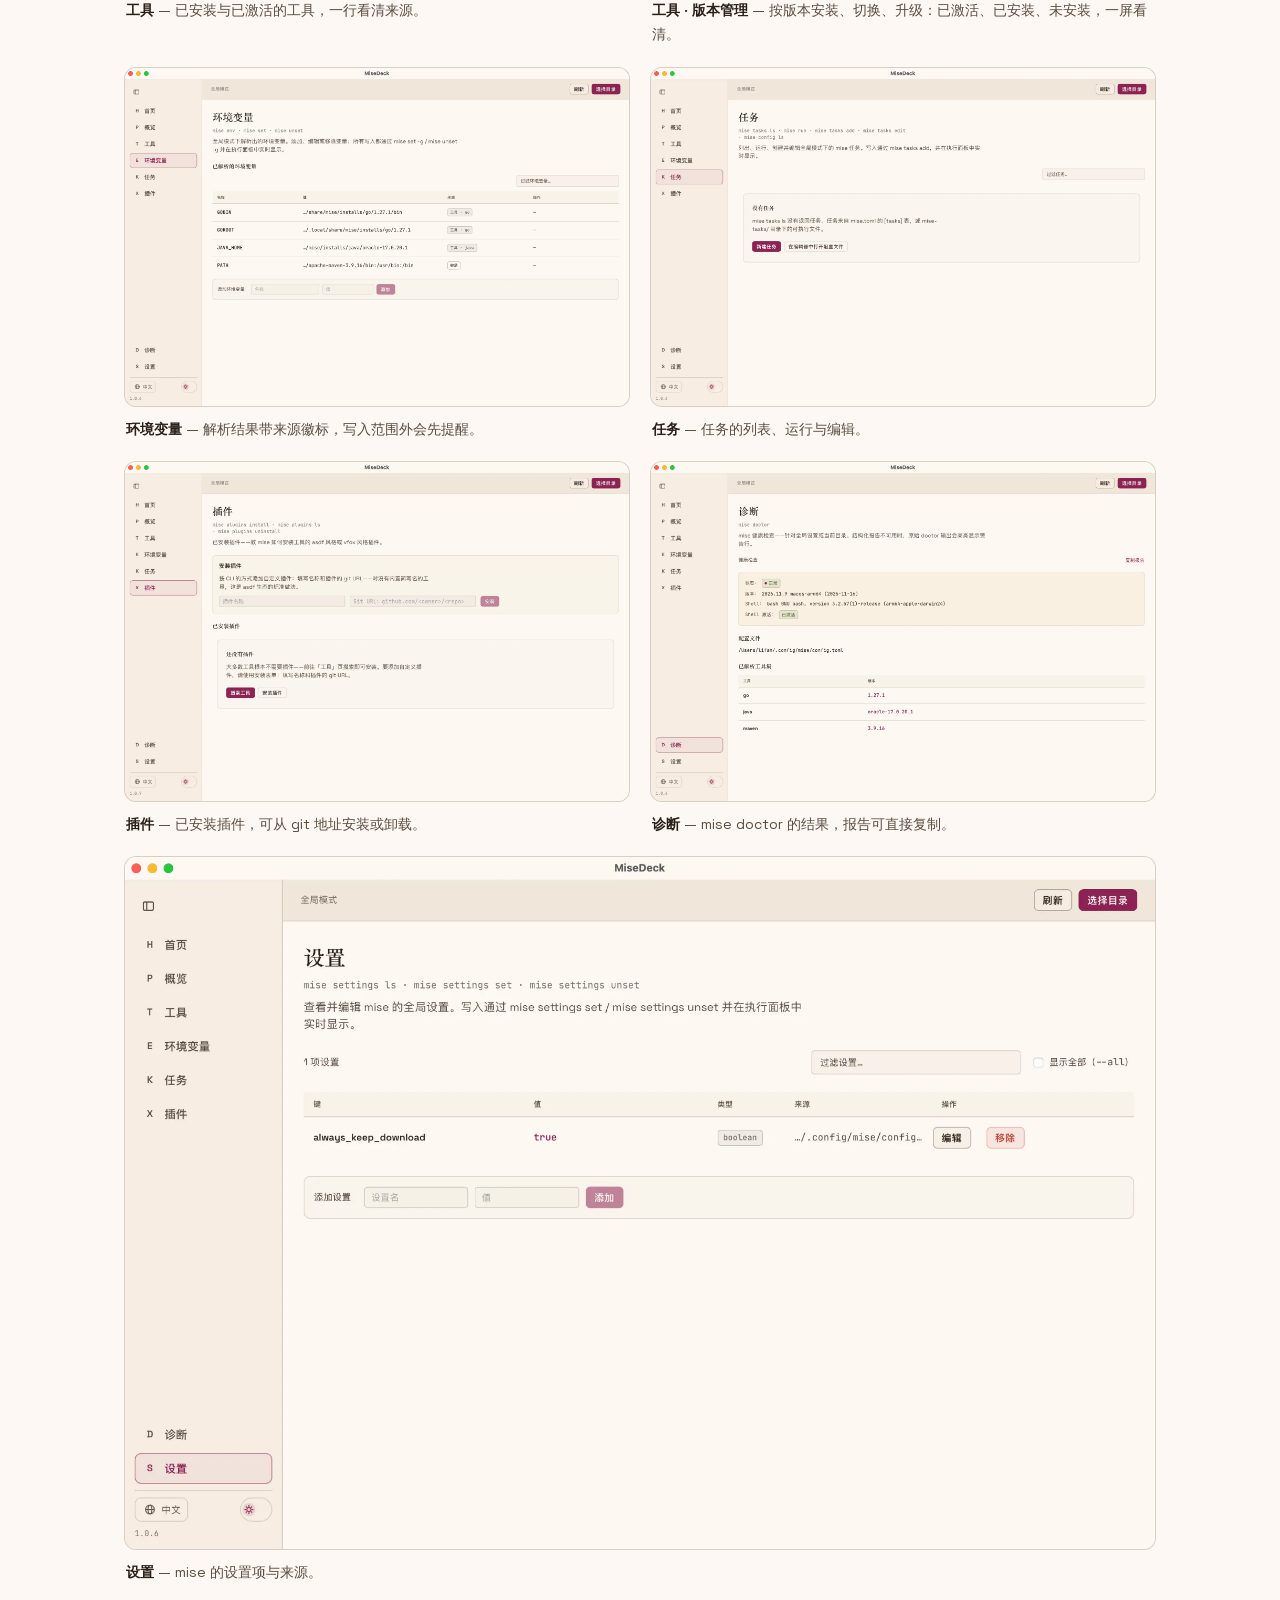
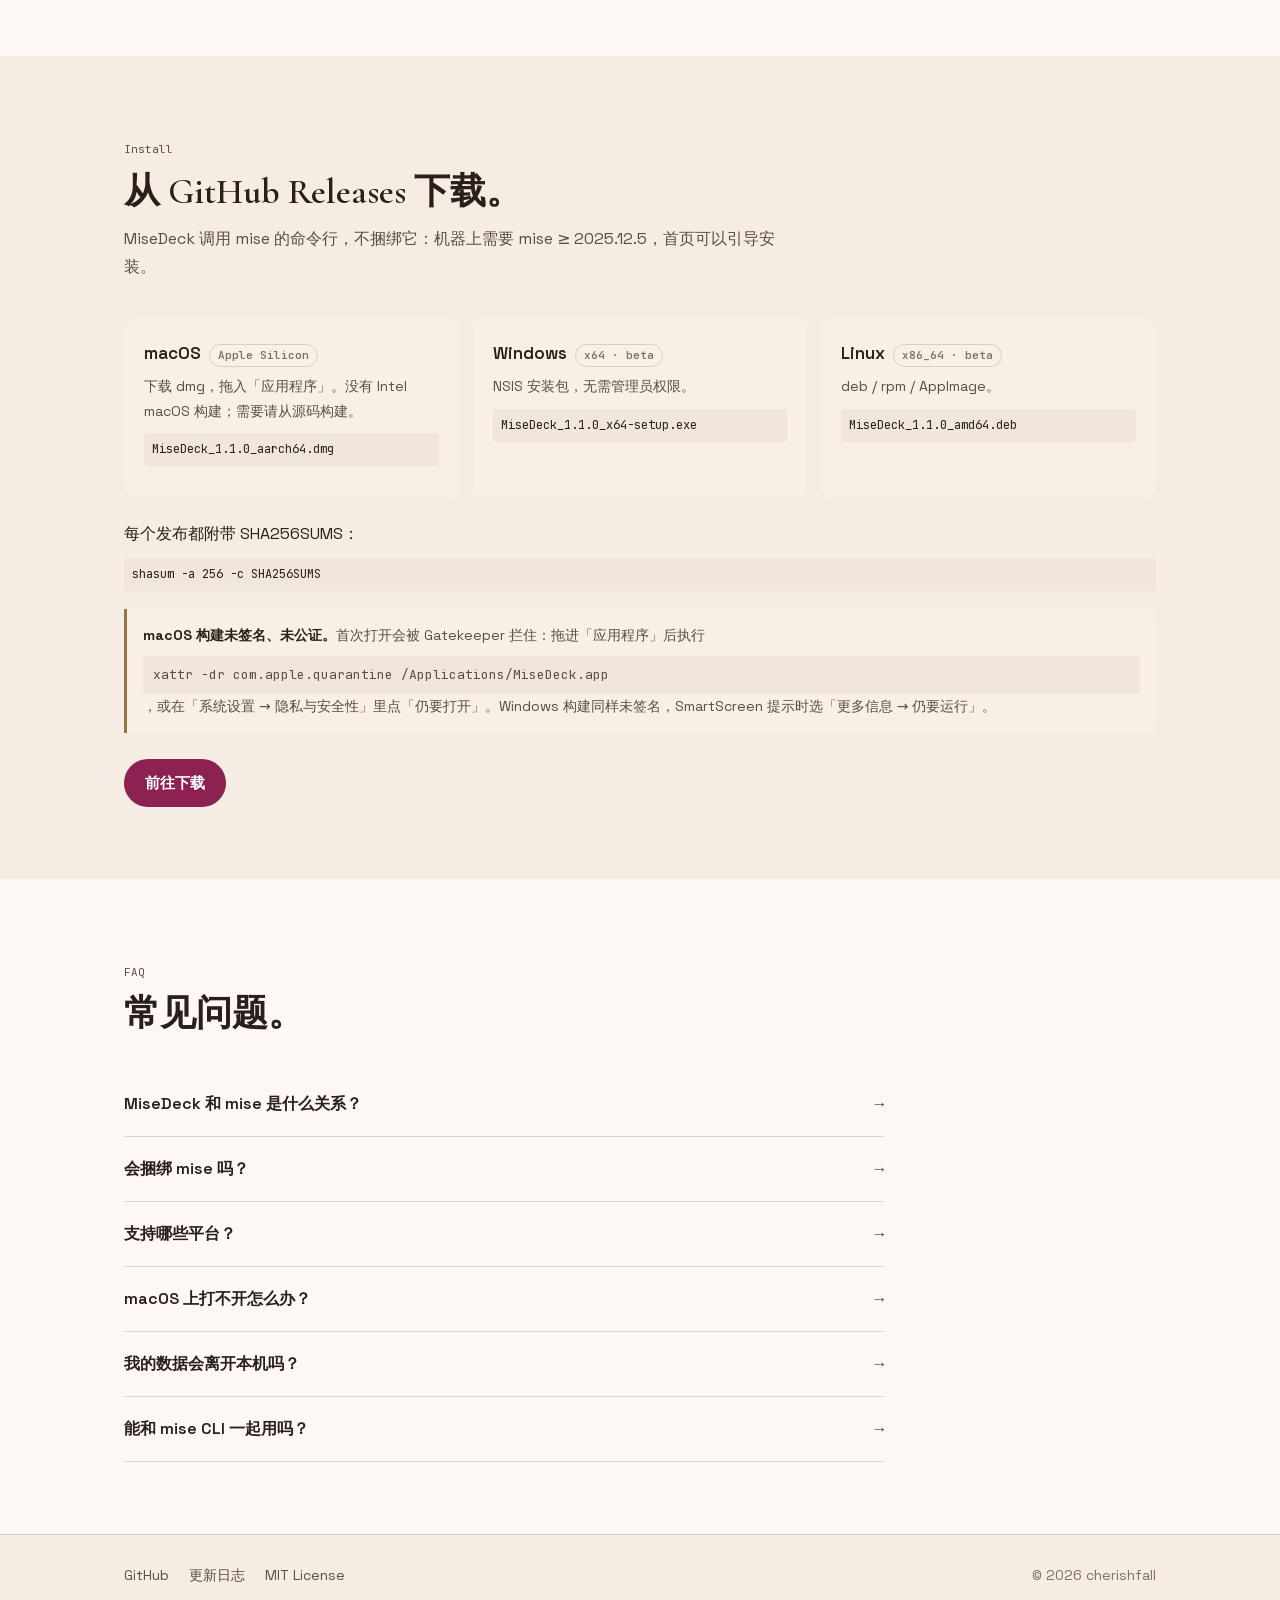
==== commit c0276549: "chore(mise-deck): 1.1.0 发布同步 —— 更新日志新增 1.1.0，版本 chip 与安装文件名同步" ====
--- a/mise-deck/index.html
+++ b/mise-deck/index.html
@@ -56,7 +56,7 @@
           </ul>
         </nav>
         <div class="head-right">
-          <a class="ver-chip" href="https://github.com/cherishfall/mise-deck/releases/tag/v1.0.8">v1.0.8</a>
+          <a class="ver-chip" href="https://github.com/cherishfall/mise-deck/releases/tag/v1.1.0">v1.1.0</a>
           <div class="lang-group" id="lang-group" role="group" aria-label="界面语言">
             <button type="button" id="lang-zh" aria-pressed="true">中文</button>
             <button type="button" id="lang-en" aria-pressed="false">English</button>
@@ -455,7 +455,7 @@
                 <span class="tag"><span lang="zh-CN">Apple Silicon</span><span lang="en">Apple Silicon</span></span>
               </h3>
               <p><span lang="zh-CN">下载 dmg，拖入「应用程序」。没有 Intel macOS 构建；需要请从源码构建。</span><span lang="en">Download the dmg, drag it into Applications. No Intel macOS build — build from source if you need one.</span></p>
-              <code class="file-name">MiseDeck_1.0.8_aarch64.dmg</code>
+              <code class="file-name">MiseDeck_1.1.0_aarch64.dmg</code>
             </article>
             <article class="card">
               <h3>
@@ -463,7 +463,7 @@
                 <span class="tag">x64 · beta</span>
               </h3>
               <p><span lang="zh-CN">NSIS 安装包，无需管理员权限。</span><span lang="en">NSIS installer, no administrator rights needed.</span></p>
-              <code class="file-name">MiseDeck_1.0.8_x64-setup.exe</code>
+              <code class="file-name">MiseDeck_1.1.0_x64-setup.exe</code>
             </article>
             <article class="card">
               <h3>
@@ -471,7 +471,7 @@
                 <span class="tag">x86_64 · beta</span>
               </h3>
               <p><span lang="zh-CN">deb / rpm / AppImage。</span><span lang="en">deb / rpm / AppImage.</span></p>
-              <code class="file-name">MiseDeck_1.0.8_amd64.deb</code>
+              <code class="file-name">MiseDeck_1.1.0_amd64.deb</code>
             </article>
           </div>
           <p style="margin-top: 22px">
